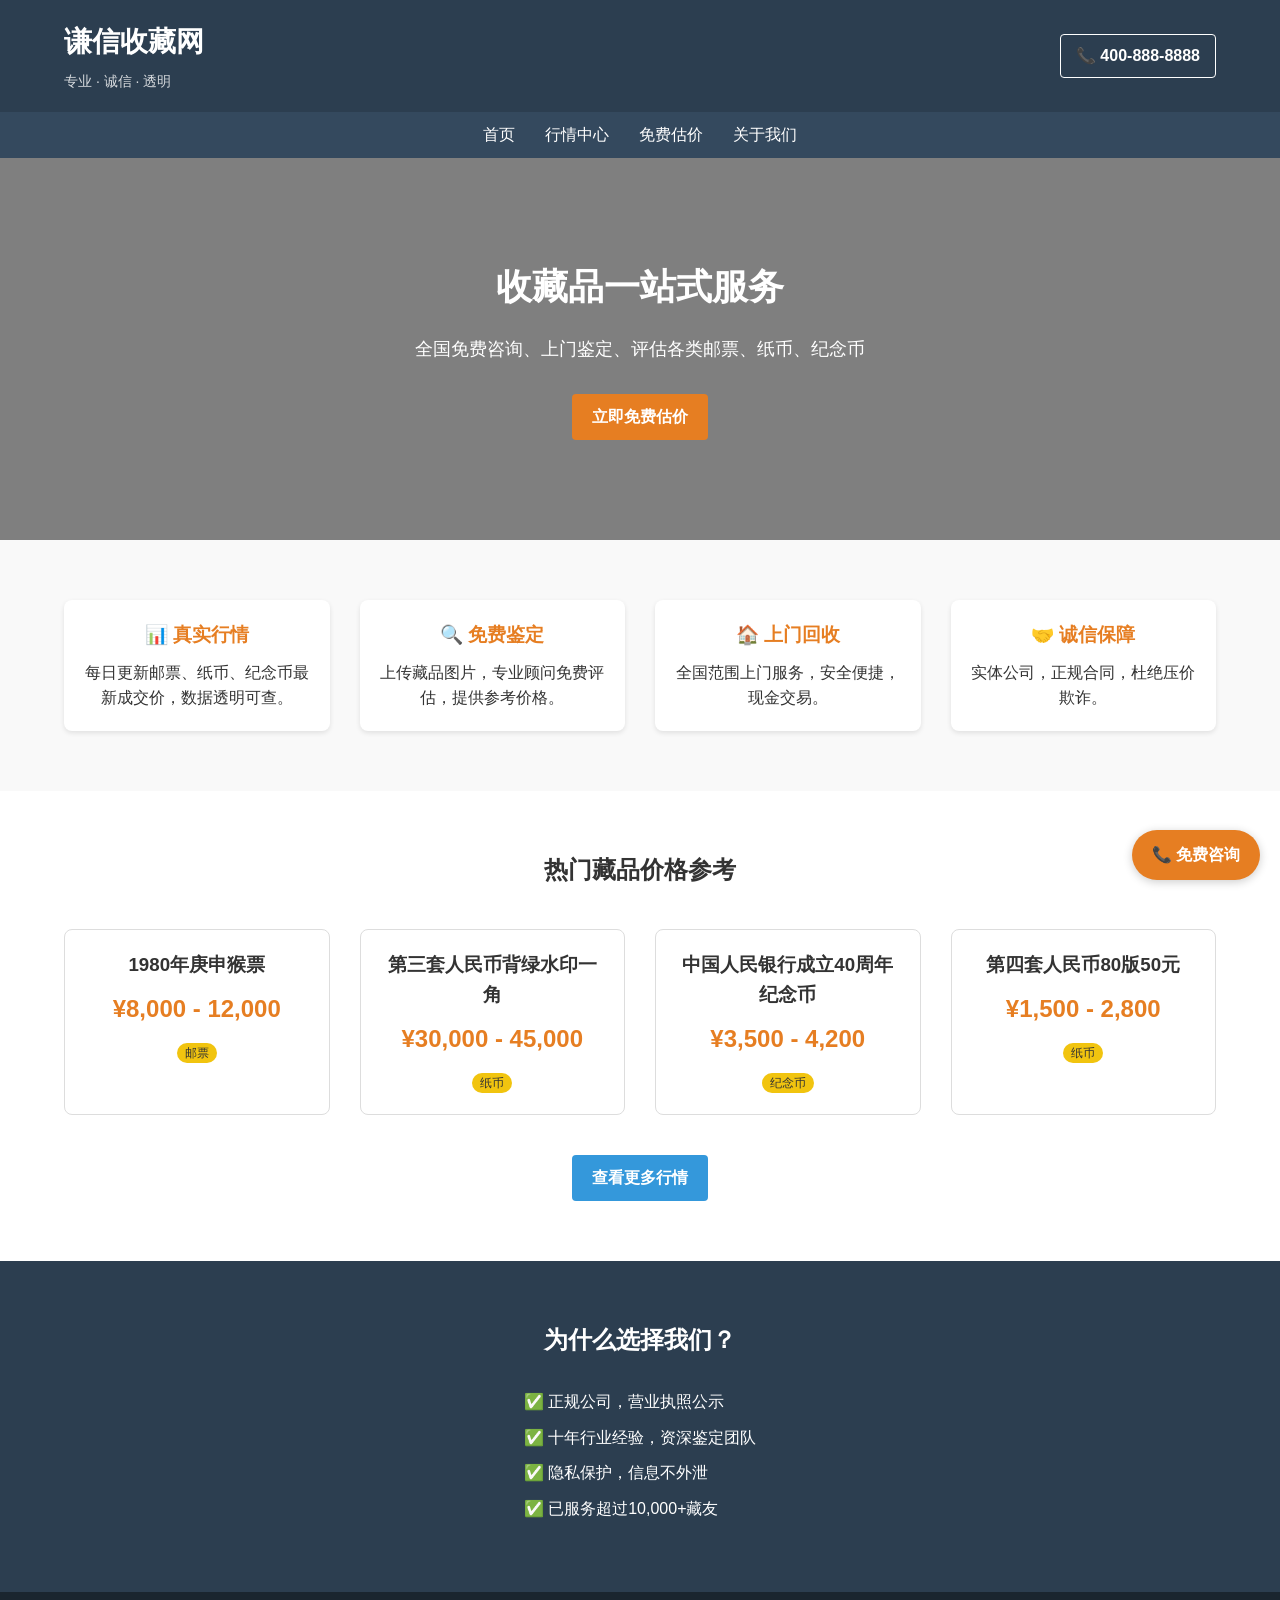
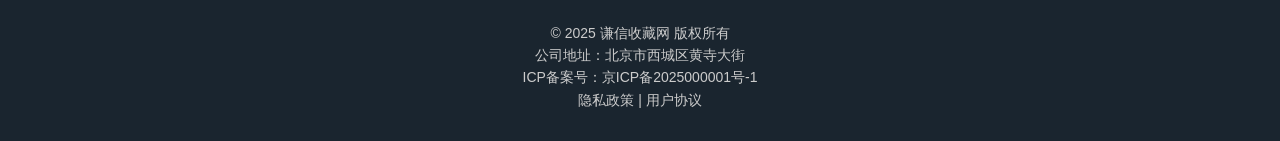
==== index.html @ 42b47f9b "首次上传网站" ====
<!DOCTYPE html>
<html lang="zh-CN">
<head>
    <meta charset="UTF-8">
    <meta name="viewport" content="width=device-width, initial-scale=1.0, user-scalable=yes">
    <title>谦信收藏网 - 专业收藏品行情与免费估价平台</title>
    <meta name="description" content="提供邮票、纸币、纪念币最新价格行情，免费在线估价，专业鉴定服务。全国上门回收，诚信交易。">
    <link rel="stylesheet" href="css/style.css">
</head>
<body>
    <header>
        <div class="container">
            <div class="logo">
                <h1>谦信收藏网</h1>
                <p>专业 · 诚信 · 透明</p >
            </div>
            <div class="contact">
                <a href=" " class="btn btn-outline">📞 400-888-8888</a >
            </div>
        </div>
    </header>

    <nav>
        <div class="container">
            <ul>
                <li><a href="index.html">首页</a ></li>
                <li><a href="price.html">行情中心</a ></li>
                <li><a href="estimate.html">免费估价</a ></li>
                <li><a href="#about">关于我们</a ></li>
            </ul>
        </div>
    </nav>

    <main>
        <section class="hero">
            <div class="container">
                <h2>收藏品一站式服务</h2>
                <p>全国免费咨询、上门鉴定、评估各类邮票、纸币、纪念币</p >
                <a href="estimate.html" class="btn btn-primary">立即免费估价</a >
            </div>
        </section>

        <section class="features">
            <div class="container">
                <div class="feature-item">
                    <h3>📊 真实行情</h3>
                    <p>每日更新邮票、纸币、纪念币最新成交价，数据透明可查。</p >
                </div>
                <div class="feature-item">
                    <h3>🔍 免费鉴定</h3>
                    <p>上传藏品图片，专业顾问免费评估，提供参考价格。</p >
                </div>
                <div class="feature-item">
                    <h3>🏠 上门回收</h3>
                    <p>全国范围上门服务，安全便捷，现金交易。</p >
                </div>
                <div class="feature-item">
                    <h3>🤝 诚信保障</h3>
                    <p>实体公司，正规合同，杜绝压价欺诈。</p >
                </div>
            </div>
        </section>

        <section class="hot-prices">
            <div class="container">
                <h2>热门藏品价格参考</h2>
                <div class="price-grid">
                    <div class="price-card">
                        <h3>1980年庚申猴票</h3>
                        <p class="price">¥8,000 - 12,000</p >
                        <span class="tag">邮票</span>
                    </div>
                    <div class="price-card">
                        <h3>第三套人民币背绿水印一角</h3>
                        <p class="price">¥30,000 - 45,000</p >
                        <span class="tag">纸币</span>
                    </div>
                    <div class="price-card">
                        <h3>中国人民银行成立40周年纪念币</h3>
                        <p class="price">¥3,500 - 4,200</p >
                        <span class="tag">纪念币</span>
                    </div>
                    <div class="price-card">
                        <h3>第四套人民币80版50元</h3>
                        <p class="price">¥1,500 - 2,800</p >
                        <span class="tag">纸币</span>
                    </div>
                </div>
                <div class="text-center">
                    <a href="price.html" class="btn btn-secondary">查看更多行情</a >
                </div>
            </div>
        </section>

        <section class="trust">
            <div class="container">
                <h2>为什么选择我们？</h2>
                <ul>
                    <li>✅ 正规公司，营业执照公示</li>
                    <li>✅ 十年行业经验，资深鉴定团队</li>
                    <li>✅ 隐私保护，信息不外泄</li>
                    <li>✅ 已服务超过10,000+藏友</li>
                </ul>
            </div>
        </section>
    </main>

    <footer id="about">
        <div class="container">
            <div class="footer-info">
                <p>© 2025 谦信收藏网 版权所有</p >
                <p>公司地址：北京市西城区黄寺大街</p >
                <p>ICP备案号：京ICP备2025000001号-1</p >
                <p><a href="privacy.html">隐私政策</a > | <a href="terms.html">用户协议</a ></p >
            </div>
        </div>
    </footer>

    <div class="float-phone">
        <a href="tel:400-888-8888">📞 免费咨询</a >
    </div>

    <script src="js/main.js"></script>
</body>
</html>
---- css/style.css ----
/* reset */
* {
    margin: 0;
    padding: 0;
    box-sizing: border-box;
}

body {
    font-family: 'Segoe UI', Tahoma, Geneva, Verdana, sans-serif;
    line-height: 1.6;
    color: #333;
    background: #fff;
}

.container {
    width: 90%;
    max-width: 1200px;
    margin: 0 auto;
}

/* header */
header {
    background: #2c3e50;
    color: #fff;
    padding: 20px 0;
}

header .container {
    display: flex;
    justify-content: space-between;
    align-items: center;
    flex-wrap: wrap;
}

.logo h1 {
    font-size: 28px;
    margin-bottom: 5px;
}

.logo p {
    font-size: 14px;
    opacity: 0.8;
}

.contact .btn-outline {
    background: transparent;
    border: 1px solid #fff;
    color: #fff;
    padding: 8px 15px;
    border-radius: 4px;
    text-decoration: none;
    transition: 0.3s;
}

.contact .btn-outline:hover {
    background: #fff;
    color: #2c3e50;
}

/* nav */
nav {
    background: #34495e;
    padding: 10px 0;
}

nav ul {
    list-style: none;
    display: flex;
    justify-content: center;
    flex-wrap: wrap;
}

nav ul li {
    margin: 0 15px;
}

nav ul li a {
    color: #fff;
    text-decoration: none;
    font-weight: 500;
    transition: 0.3s;
}

nav ul li a:hover {
    color: #f39c12;
}

/* buttons */
.btn {
    display: inline-block;
    padding: 10px 20px;
    border-radius: 4px;
    text-decoration: none;
    font-weight: bold;
    transition: 0.3s;
}

.btn-primary {
    background: #e67e22;
    color: #fff;
    border: none;
}

.btn-primary:hover {
    background: #d35400;
}

.btn-secondary {
    background: #3498db;
    color: #fff;
}

.btn-secondary:hover {
    background: #2980b9;
}

.btn-block {
    display: block;
    width: 100%;
    text-align: center;
}

/* hero section */
.hero {
    background: linear-gradient(rgba(0,0,0,0.5), rgba(0,0,0,0.5)), url('../images/hero-bg.jpg') no-repeat center center/cover;
    color: #fff;
    text-align: center;
    padding: 100px 0;
}

.hero h2 {
    font-size: 36px;
    margin-bottom: 20px;
}

.hero p {
    font-size: 18px;
    margin-bottom: 30px;
}

/* features */
.features {
    padding: 60px 0;
    background: #f9f9f9;
}

.features .container {
    display: grid;
    grid-template-columns: repeat(auto-fit, minmax(250px, 1fr));
    gap: 30px;
}

.feature-item {
    text-align: center;
    padding: 20px;
    background: #fff;
    border-radius: 8px;
    box-shadow: 0 2px 5px rgba(0,0,0,0.1);
}

.feature-item h3 {
    margin-bottom: 10px;
    color: #e67e22;
}

/* hot prices */
.hot-prices {
    padding: 60px 0;
}

.hot-prices h2 {
    text-align: center;
    margin-bottom: 40px;
}

.price-grid {
    display: grid;
    grid-template-columns: repeat(auto-fit, minmax(250px, 1fr));
    gap: 30px;
    margin-bottom: 40px;
}

.price-card {
    background: #fff;
    border: 1px solid #ddd;
    border-radius: 8px;
    padding: 20px;
    text-align: center;
    transition: transform 0.3s;
}

.price-card:hover {
    transform: translateY(-5px);
    box-shadow: 0 5px 15px rgba(0,0,0,0.1);
}

.price-card h3 {
    margin-bottom: 10px;
}

.price-card .price {
    font-size: 24px;
    font-weight: bold;
    color: #e67e22;
    margin: 10px 0;
}

.price-card .tag {
    background: #f1c40f;
    padding: 3px 8px;
    border-radius: 20px;
    font-size: 12px;
}

.text-center {
    text-align: center;
}

/* trust section */
.trust {
    background: #2c3e50;
    color: #fff;
    padding: 60px 0;
    text-align: center;
}

.trust ul {
    list-style: none;
    display: inline-block;
    text-align: left;
    margin-top: 20px;
}

.trust li {
    margin: 10px 0;
}

/* footer */
footer {
    background: #1a252f;
    color: #ccc;
    padding: 30px 0;
    text-align: center;
    font-size: 14px;
}

footer a {
    color: #ccc;
    text-decoration: none;
}

footer a:hover {
    color: #fff;
}

/* float phone */
.float-phone {
    position: fixed;
    bottom: 20px;
    right: 20px;
    z-index: 100;
}

.float-phone a {
    display: block;
    background: #e67e22;
    color: #fff;
    padding: 12px 20px;
    border-radius: 40px;
    text-decoration: none;
    font-weight: bold;
    box-shadow: 0 2px 10px rgba(0,0,0,0.2);
    transition: 0.3s;
}

.float-phone a:hover {
    background: #d35400;
}

/* page header */
.page-header {
    background: #ecf0f1;
    padding: 40px 0;
    text-align: center;
}

.page-header h1 {
    margin-bottom: 10px;
}

/* form */
.estimate-form {
    padding: 60px 0;
}

.form-group {
    margin-bottom: 20px;
}

.form-group label {
    display: block;
    margin-bottom: 5px;
    font-weight: bold;
}

.form-group input,
.form-group select,
.form-group textarea {
    width: 100%;
    padding: 10px;
    border: 1px solid #ddd;
    border-radius: 4px;
    font-family: inherit;
}

.form-group input[type="file"] {
    border: none;
    padding: 0;
}

.form-group small {
    display: block;
    margin-top: 5px;
    color: #777;
}

.notice {
    margin-top: 20px;
    padding: 15px;
    background: #f9f9f9;
    border-left: 4px solid #e67e22;
    font-size: 14px;
}

/* price list */
.price-list {
    padding: 60px 0;
}

.category-tabs {
    display: flex;
    justify-content: center;
    margin-bottom: 30px;
    gap: 10px;
}

.tab-btn {
    padding: 10px 20px;
    background: #ecf0f1;
    border: none;
    cursor: pointer;
    font-size: 16px;
    border-radius: 4px;
    transition: 0.3s;
}

.tab-btn.active,
.tab-btn:hover {
    background: #e67e22;
    color: #fff;
}

.tab-content {
    display: none;
}

.tab-content.active {
    display: block;
}

.price-table {
    border: 1px solid #ddd;
    border-radius: 8px;
    overflow: hidden;
}

.price-row {
    display: grid;
    grid-template-columns: 2fr 1fr 1fr;
    padding: 12px 20px;
    border-bottom: 1px solid #eee;
}

.price-row.header {
    background: #f8f9fa;
    font-weight: bold;
    border-bottom: 2px solid #ddd;
}

.price-row:last-child {
    border-bottom: none;
}

/* cta */
.cta {
    background: #e67e22;
    color: #fff;
    text-align: center;
    padding: 60px 0;
}

.cta h2 {
    margin-bottom: 20px;
}

.cta .btn-primary {
    background: #fff;
    color: #e67e22;
}

.cta .btn-primary:hover {
    background: #f39c12;
    color: #fff;
}

/* responsive */
@media (max-width: 768px) {
    .hero h2 {
        font-size: 28px;
    }

    .price-row {
        grid-template-columns: 1fr;
        gap: 5px;
        text-align: center;
    }

    .price-row.header {
        display: none;
    }

    .price-row span:first-child {
        font-weight: bold;
    }

    .category-tabs {
        flex-wrap: wrap;
    }

    .tab-btn {
        flex: 1;
        text-align: center;
    }
}
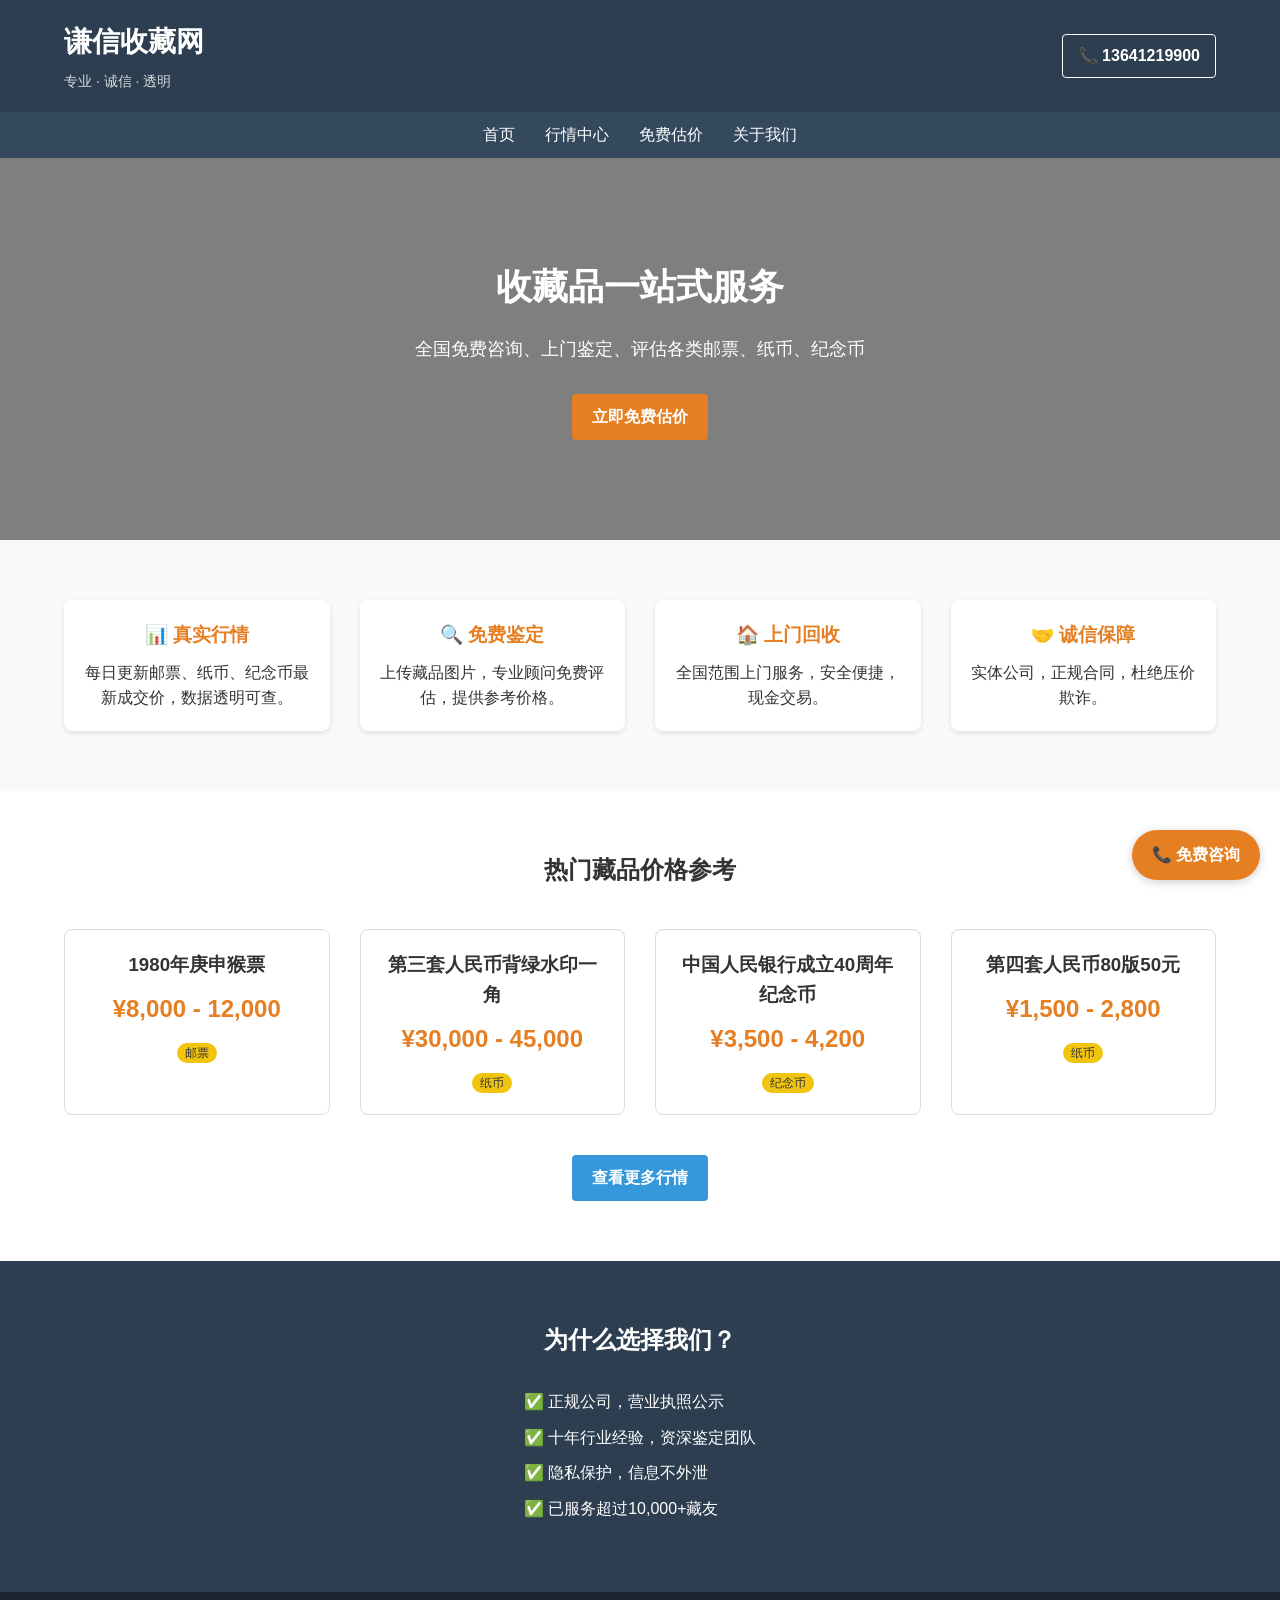
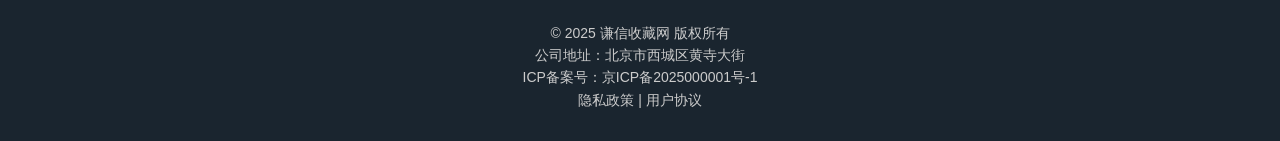
==== commit 9f490269: "Add files via upload" ====
--- a/index.html
+++ b/index.html
@@ -15,7 +15,7 @@
                 <p>专业 · 诚信 · 透明</p >
             </div>
             <div class="contact">
-                <a href=" " class="btn btn-outline">📞 400-888-8888</a >
+                <a href=" " class="btn btn-outline">📞 13641219900</a >
             </div>
         </div>
     </header>
@@ -117,7 +117,7 @@
     </footer>
 
     <div class="float-phone">
-        <a href="tel:400-888-8888">📞 免费咨询</a >
+        <a href="tel:13641219900">📞 免费咨询</a >
     </div>
 
     <script src="js/main.js"></script>
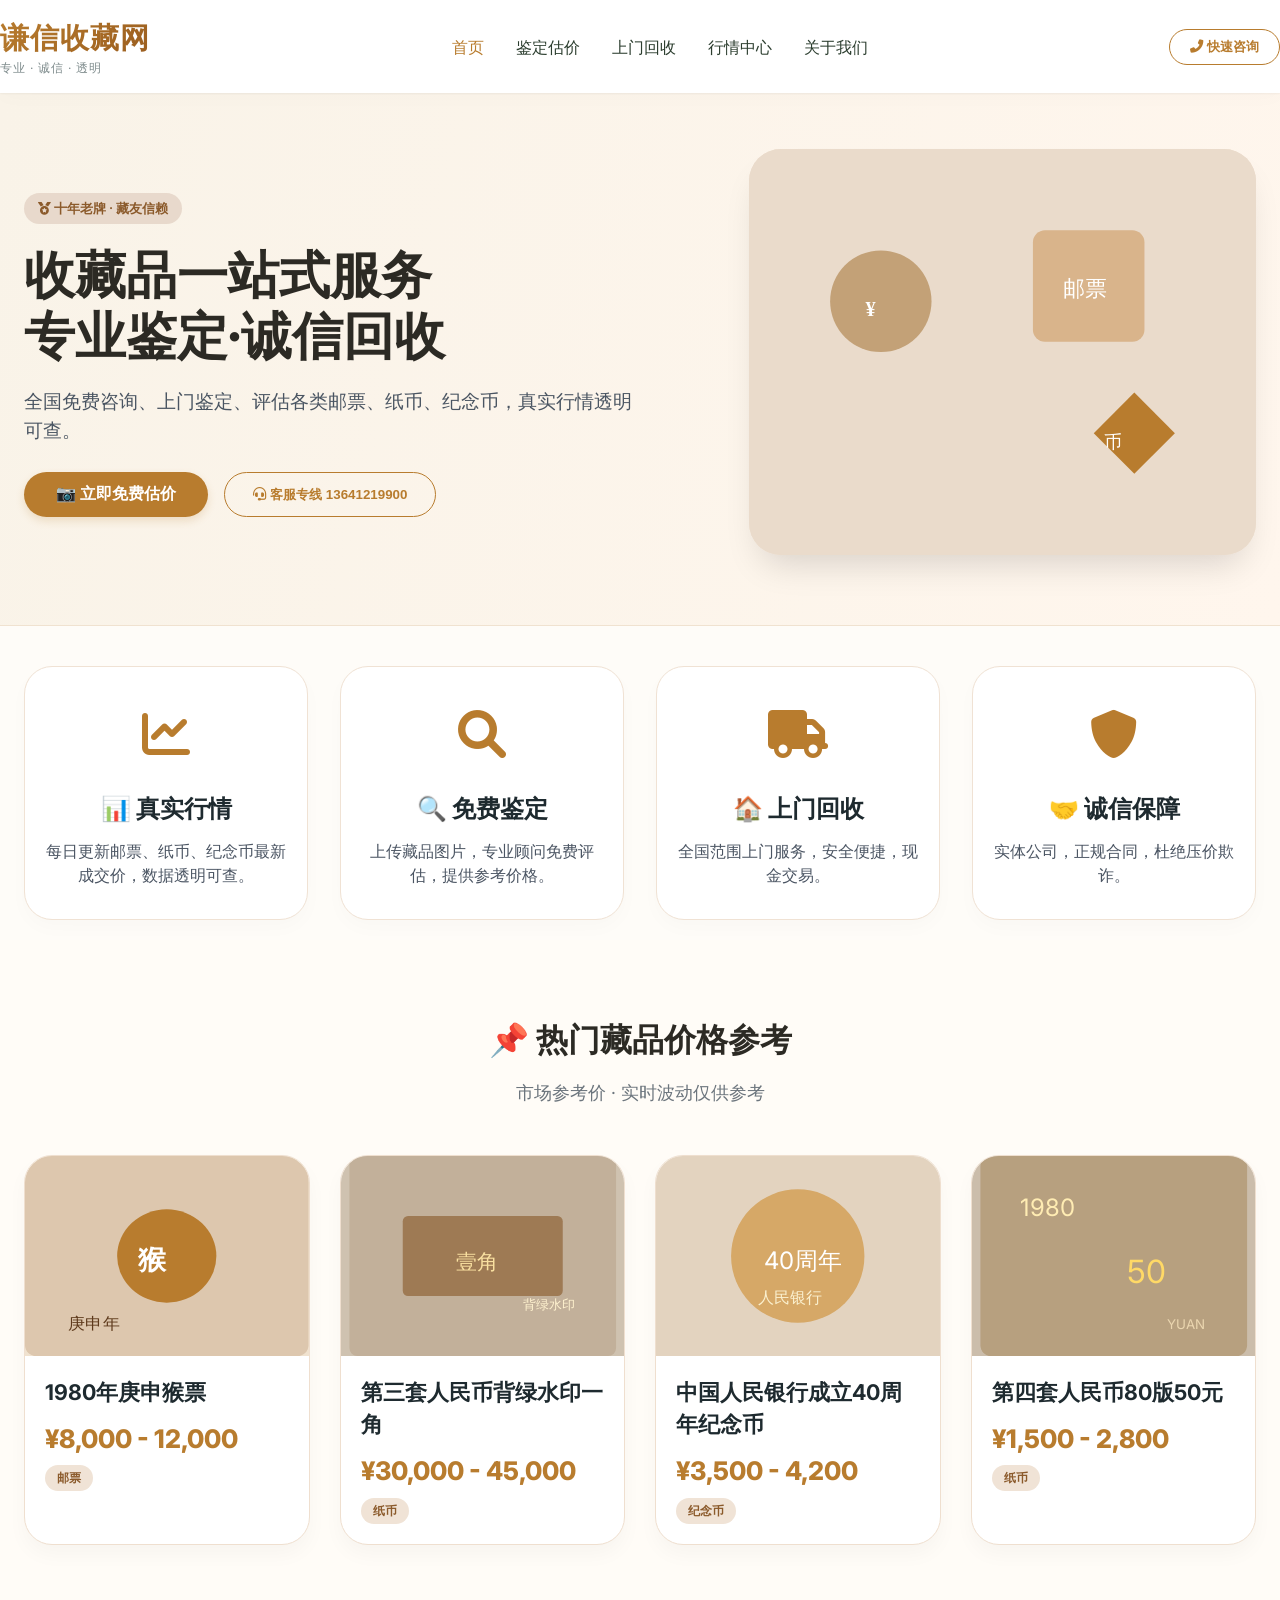
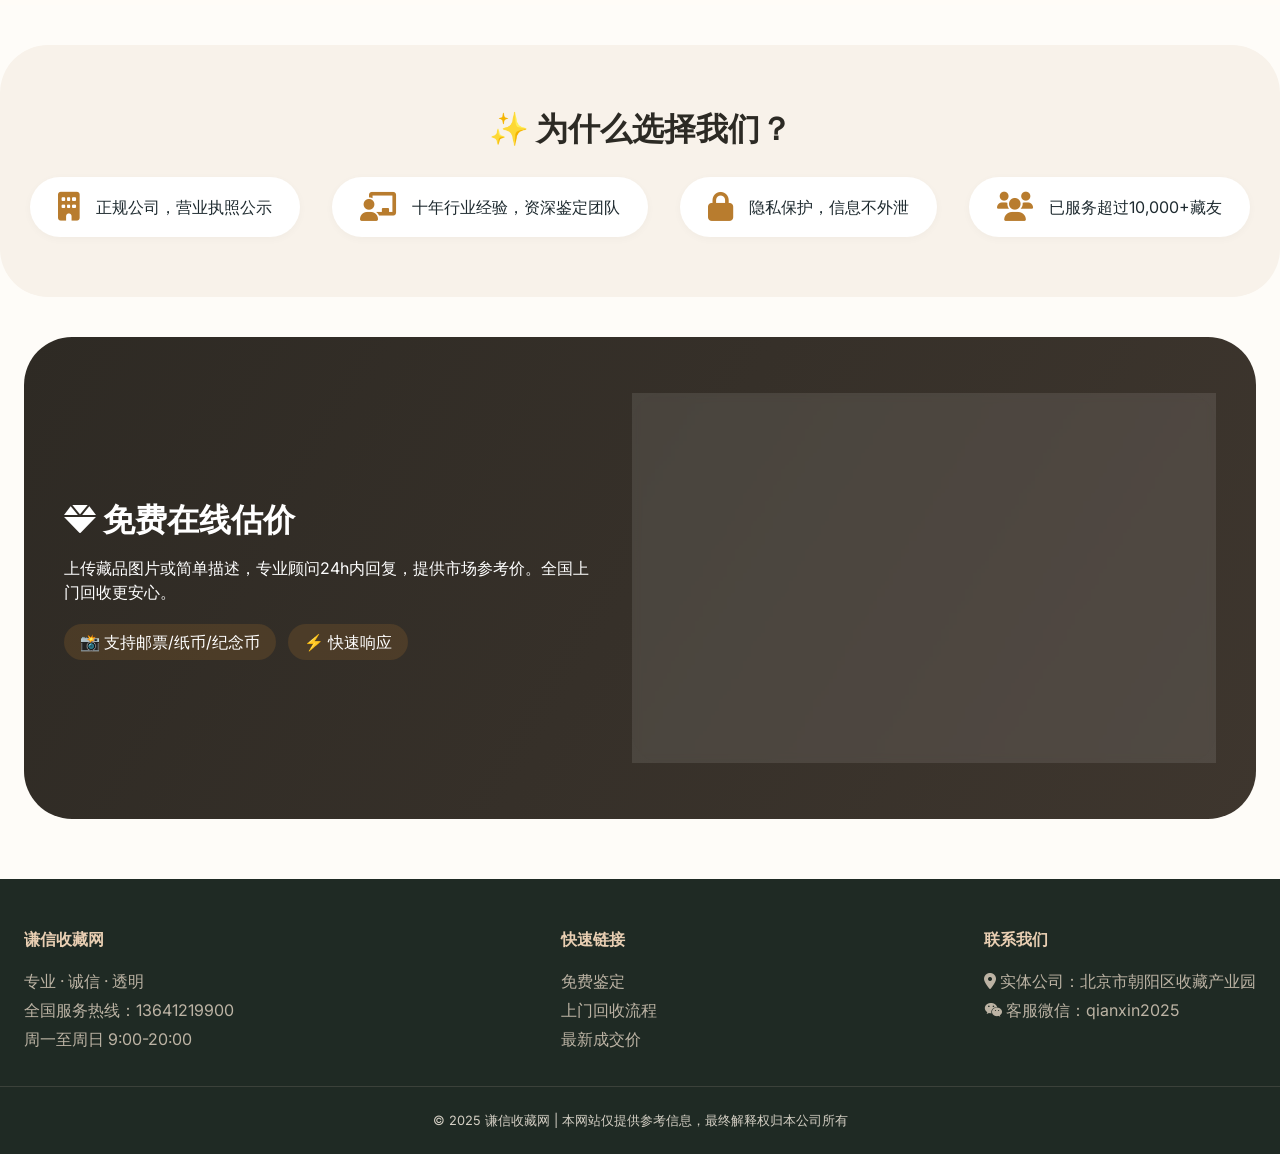
==== commit 64377040: "Add files via upload" ====
--- a/index.html
+++ b/index.html
@@ -2,124 +2,732 @@
 <html lang="zh-CN">
 <head>
     <meta charset="UTF-8">
-    <meta name="viewport" content="width=device-width, initial-scale=1.0, user-scalable=yes">
-    <title>谦信收藏网 - 专业收藏品行情与免费估价平台</title>
-    <meta name="description" content="提供邮票、纸币、纪念币最新价格行情，免费在线估价，专业鉴定服务。全国上门回收，诚信交易。">
-    <link rel="stylesheet" href="css/style.css">
+    <meta name="viewport" content="width=device-width, initial-scale=1.0, viewport-fit=cover">
+    <title>谦信收藏网 | 专业钱币邮票收藏品一站式服务</title>
+    <meta name="description" content="谦信收藏网提供邮票、纸币、纪念币免费鉴定、上门回收、真实行情查询服务，十年诚信经营，服务上万藏友。">
+    <meta name="keywords" content="邮票回收,纸币鉴定,纪念币价格,收藏品回收,上门回收">
+    <!-- Google Fonts & 简单重置样式 -->
+    <link rel="preconnect" href="https://fonts.googleapis.com">
+    <link rel="preconnect" href="https://fonts.gstatic.com" crossorigin>
+    <link href="https://fonts.googleapis.com/css2?family=Inter:opsz,wght@14..32,300;14..32,400;14..32,500;14..32,600;14..32,700&display=swap" rel="stylesheet">
+    <link rel="stylesheet" href="https://cdnjs.cloudflare.com/ajax/libs/font-awesome/6.0.0-beta3/css/all.min.css">
+    <style>
+        * {
+            margin: 0;
+            padding: 0;
+            box-sizing: border-box;
+        }
+
+        body {
+            font-family: 'Inter', sans-serif;
+            background-color: #fefcf8;
+            color: #1e2a2f;
+            line-height: 1.5;
+            scroll-behavior: smooth;
+        }
+
+        .container {
+            max-width: 1280px;
+            margin: 0 auto;
+            padding: 0 24px;
+        }
+
+        /* 导航栏 */
+        .navbar {
+            background-color: #ffffff;
+            box-shadow: 0 4px 20px rgba(0, 0, 0, 0.02), 0 1px 2px rgba(0, 0, 0, 0.05);
+            position: sticky;
+            top: 0;
+            z-index: 100;
+            backdrop-filter: blur(2px);
+        }
+        .nav-container {
+            display: flex;
+            align-items: center;
+            justify-content: space-between;
+            flex-wrap: wrap;
+            padding: 16px 0;
+        }
+        .logo h1 {
+            font-size: 1.8rem;
+            font-weight: 700;
+            background: linear-gradient(135deg, #b87c2e, #9b5e1f);
+            background-clip: text;
+            -webkit-background-clip: text;
+            color: transparent;
+            letter-spacing: 1px;
+        }
+        .logo p {
+            font-size: 0.75rem;
+            color: #7f8c8d;
+            letter-spacing: 1px;
+        }
+        .nav-links {
+            display: flex;
+            gap: 32px;
+            list-style: none;
+            font-weight: 500;
+        }
+        .nav-links a {
+            text-decoration: none;
+            color: #2c3e2f;
+            transition: 0.2s;
+            font-size: 1rem;
+        }
+        .nav-links a:hover, .nav-links a.active {
+            color: #b87c2e;
+        }
+        .btn-outline-light {
+            background: transparent;
+            border: 1.5px solid #b87c2e;
+            padding: 8px 20px;
+            border-radius: 40px;
+            font-weight: 600;
+            color: #b87c2e;
+            cursor: pointer;
+            transition: 0.2s;
+        }
+        .btn-outline-light:hover {
+            background: #b87c2e;
+            color: white;
+        }
+
+        /* Hero 区域 */
+        .hero {
+            background: linear-gradient(105deg, #f9f3e8 0%, #fff6ed 100%);
+            padding: 56px 0 64px;
+            border-bottom: 1px solid #f0e2d0;
+        }
+        .hero-grid {
+            display: flex;
+            flex-wrap: wrap;
+            align-items: center;
+            gap: 48px;
+        }
+        .hero-content {
+            flex: 1.2;
+        }
+        .hero-badge {
+            background: #e8d9cc;
+            color: #8b5a2b;
+            display: inline-block;
+            padding: 6px 14px;
+            border-radius: 40px;
+            font-size: 0.8rem;
+            font-weight: 600;
+            margin-bottom: 20px;
+        }
+        .hero-content h1 {
+            font-size: 3.2rem;
+            font-weight: 800;
+            line-height: 1.2;
+            margin-bottom: 20px;
+            color: #2c2a24;
+        }
+        .hero-content p {
+            font-size: 1.2rem;
+            color: #4a5562;
+            margin-bottom: 28px;
+            max-width: 90%;
+        }
+        .btn-group {
+            display: flex;
+            gap: 16px;
+            flex-wrap: wrap;
+        }
+        .btn-primary {
+            background: #b87c2e;
+            color: white;
+            border: none;
+            padding: 12px 32px;
+            border-radius: 40px;
+            font-weight: 600;
+            font-size: 1rem;
+            cursor: pointer;
+            transition: all 0.2s ease;
+            box-shadow: 0 4px 8px rgba(184,124,46,0.2);
+        }
+        .btn-primary:hover {
+            background: #9e651f;
+            transform: translateY(-2px);
+        }
+        .btn-secondary {
+            background: transparent;
+            border: 1px solid #b87c2e;
+            color: #b87c2e;
+            padding: 12px 28px;
+            border-radius: 40px;
+            font-weight: 600;
+            cursor: pointer;
+            transition: 0.2s;
+        }
+        .btn-secondary:hover {
+            background: #f1e4d8;
+        }
+        .hero-image {
+            flex: 0.9;
+            text-align: center;
+        }
+        .hero-image img {
+            max-width: 100%;
+            border-radius: 32px;
+            box-shadow: 0 20px 35px -12px rgba(0,0,0,0.15);
+            background: #f1e2d2;
+        }
+
+        /* 服务特点卡片 */
+        .section-title {
+            text-align: center;
+            font-size: 2rem;
+            font-weight: 700;
+            margin: 56px 0 16px;
+            color: #2c2a24;
+        }
+        .section-sub {
+            text-align: center;
+            color: #6c757d;
+            margin-bottom: 48px;
+            font-size: 1.1rem;
+        }
+        .features-grid {
+            display: grid;
+            grid-template-columns: repeat(auto-fit, minmax(250px, 1fr));
+            gap: 32px;
+            margin: 40px 0 20px;
+        }
+        .feature-card {
+            background: white;
+            padding: 32px 20px;
+            border-radius: 28px;
+            text-align: center;
+            transition: 0.2s;
+            box-shadow: 0 8px 20px rgba(0,0,0,0.02);
+            border: 1px solid #f0e2d4;
+        }
+        .feature-card:hover {
+            transform: translateY(-5px);
+            border-color: #e9cfb3;
+            box-shadow: 0 20px 30px -12px rgba(0,0,0,0.08);
+        }
+        .feature-icon {
+            font-size: 3rem;
+            color: #b87c2e;
+            margin-bottom: 20px;
+        }
+        .feature-card h3 {
+            font-size: 1.5rem;
+            margin-bottom: 12px;
+        }
+        .feature-card p {
+            color: #4b5563;
+        }
+
+        /* 热门藏品区域 (配图片) */
+        .hot-items {
+            background: #fffcf7;
+            padding: 20px 0 60px;
+        }
+        .items-grid {
+            display: grid;
+            grid-template-columns: repeat(auto-fit, minmax(260px, 1fr));
+            gap: 30px;
+            margin-top: 20px;
+        }
+        .item-card {
+            background: white;
+            border-radius: 28px;
+            overflow: hidden;
+            transition: all 0.25s;
+            box-shadow: 0 10px 20px rgba(0,0,0,0.03);
+            border: 1px solid #efdfcf;
+        }
+        .item-card:hover {
+            transform: translateY(-6px);
+            box-shadow: 0 20px 30px -12px rgba(0,0,0,0.12);
+        }
+        .item-img {
+            width: 100%;
+            height: 200px;
+            background-color: #f4ede5;
+            display: flex;
+            align-items: center;
+            justify-content: center;
+            overflow: hidden;
+        }
+        .item-img img, .item-img svg {
+            width: 100%;
+            height: 100%;
+            object-fit: cover;
+        }
+        .item-info {
+            padding: 20px;
+        }
+        .item-name {
+            font-size: 1.35rem;
+            font-weight: 700;
+            margin-bottom: 8px;
+        }
+        .item-price {
+            font-size: 1.6rem;
+            font-weight: 800;
+            color: #b87c2e;
+            margin: 12px 0 6px;
+        }
+        .item-category {
+            display: inline-block;
+            background: #f0e3d6;
+            padding: 4px 12px;
+            border-radius: 30px;
+            font-size: 0.75rem;
+            font-weight: 600;
+            color: #8b5a2b;
+        }
+
+        /* 为什么选择我们 */
+        .whyus {
+            background: #f8f2ea;
+            padding: 60px 0;
+            margin: 40px 0;
+            border-radius: 48px;
+        }
+        .benefits-list {
+            display: flex;
+            flex-wrap: wrap;
+            justify-content: center;
+            gap: 32px;
+            margin-top: 24px;
+        }
+        .benefit-item {
+            display: flex;
+            align-items: center;
+            gap: 16px;
+            background: white;
+            padding: 16px 28px;
+            border-radius: 80px;
+            box-shadow: 0 2px 8px rgba(0,0,0,0.03);
+            min-width: 220px;
+        }
+        .benefit-item i {
+            font-size: 1.8rem;
+            color: #b87c2e;
+        }
+
+        /* 估价表单区域 */
+        .estimate-section {
+            background: linear-gradient(120deg, #2e2a24, #3e362e);
+            border-radius: 48px;
+            padding: 56px 40px;
+            margin: 40px 0 60px;
+            color: white;
+        }
+        .estimate-flex {
+            display: flex;
+            flex-wrap: wrap;
+            gap: 40px;
+            align-items: center;
+            justify-content: space-between;
+        }
+        .estimate-text {
+            flex: 1;
+        }
+        .estimate-text h2 {
+            font-size: 2rem;
+            margin-bottom: 12px;
+        }
+        .estimate-form {
+            flex: 1;
+            background: rgba(255,255,255,0.1);
+            backdrop-filter: blur(4px);
+            padding: 28px;
+            border-radius: 32px;
+        }
+        .form-group {
+            margin-bottom: 18px;
+        }
+        .form-group input, .form-group textarea {
+            width: 100%;
+            padding: 14px 18px;
+            border-radius: 32px;
+            border: none;
+            font-family: inherit;
+            background: #fff;
+            font-size: 0.95rem;
+        }
+        .form-group textarea {
+            resize: vertical;
+            min-height: 80px;
+        }
+        .estimate-form button {
+            background: #b87c2e;
+            border: none;
+            width: 100%;
+            padding: 14px;
+            border-radius: 40px;
+            font-weight: bold;
+            color: white;
+            font-size: 1rem;
+            cursor: pointer;
+            transition: 0.2s;
+        }
+        .estimate-form button:hover {
+            background: #cf9a50;
+        }
+
+        /* 页脚 */
+        footer {
+            background: #1f2a24;
+            color: #d4cfc4;
+            padding: 48px 0 24px;
+            margin-top: 40px;
+        }
+        .footer-grid {
+            display: flex;
+            flex-wrap: wrap;
+            justify-content: space-between;
+            gap: 32px;
+            margin-bottom: 32px;
+        }
+        .footer-col h4 {
+            color: #e9cfb3;
+            margin-bottom: 16px;
+        }
+        .footer-col p, .footer-col a {
+            color: #bcb3a4;
+            text-decoration: none;
+            line-height: 1.8;
+        }
+        .copyright {
+            text-align: center;
+            padding-top: 24px;
+            border-top: 1px solid #3b413a;
+            font-size: 0.8rem;
+        }
+
+        /* 模态框 */
+        .modal {
+            display: none;
+            position: fixed;
+            top: 0; left: 0;
+            width: 100%; height: 100%;
+            background: rgba(0,0,0,0.6);
+            justify-content: center;
+            align-items: center;
+            z-index: 1000;
+        }
+        .modal-content {
+            background: white;
+            max-width: 480px;
+            width: 90%;
+            border-radius: 32px;
+            padding: 32px;
+            position: relative;
+        }
+        .modal-close {
+            position: absolute;
+            right: 20px;
+            top: 16px;
+            font-size: 26px;
+            cursor: pointer;
+        }
+        @media (max-width: 768px) {
+            .nav-container {
+                flex-direction: column;
+                gap: 12px;
+            }
+            .hero-content h1 {
+                font-size: 2.2rem;
+            }
+            .hero-content p {
+                max-width: 100%;
+            }
+            .section-title {
+                font-size: 1.8rem;
+            }
+            .estimate-flex {
+                flex-direction: column;
+            }
+        }
+        button {
+            background: none;
+            border: none;
+        }
+    </style>
 </head>
 <body>
-    <header>
-        <div class="container">
-            <div class="logo">
-                <h1>谦信收藏网</h1>
-                <p>专业 · 诚信 · 透明</p >
+
+<!-- 导航栏 -->
+<div class="navbar">
+    <div class="container nav-container">
+        <div class="logo">
+            <h1>谦信收藏网</h1>
+            <p>专业 · 诚信 · 透明</p>
+        </div>
+        <ul class="nav-links">
+            <li><a href="#" class="active">首页</a></li>
+            <li><a href="#">鉴定估价</a></li>
+            <li><a href="#">上门回收</a></li>
+            <li><a href="#">行情中心</a></li>
+            <li><a href="#">关于我们</a></li>
+        </ul>
+        <button class="btn-outline-light" id="openModalBtn"><i class="fas fa-phone-alt"></i> 快速咨询</button>
+    </div>
+</div>
+
+<!-- Hero 主视觉区域（增加收藏品实拍风格图片）-->
+<section class="hero">
+    <div class="container hero-grid">
+        <div class="hero-content">
+            <div class="hero-badge"><i class="fas fa-medal"></i> 十年老牌 · 藏友信赖</div>
+            <h1>收藏品一站式服务<br>专业鉴定·诚信回收</h1>
+            <p>全国免费咨询、上门鉴定、评估各类邮票、纸币、纪念币，真实行情透明可查。</p>
+            <div class="btn-group">
+                <button class="btn-primary" id="heroEstimateBtn">📷 立即免费估价</button>
+                <button class="btn-secondary"><i class="fas fa-headset"></i> 客服专线 13641219900</button>
             </div>
-            <div class="contact">
-                <a href=" " class="btn btn-outline">📞 13641219900</a >
+        </div>
+        <div class="hero-image">
+            <img src="data:image/svg+xml,%3Csvg xmlns='http://www.w3.org/2000/svg' viewBox='0 0 500 400'%3E%3Crect width='500' height='400' fill='%23eadbcb'/%3E%3Ccircle cx='130' cy='150' r='50' fill='%23c3a177'/%3E%3Ctext x='115' y='165' font-size='20' fill='white' font-weight='bold'%3E¥%3C/text%3E%3Crect x='280' y='80' width='110' height='110' fill='%23d9b48b' rx='12'/%3E%3Ctext x='310' y='145' fill='white' font-size='22'%3E邮票%3C/text%3E%3Cpath d='M380,240 L420,280 L380,320 L340,280 Z' fill='%23b87c2e'/%3E%3Ctext x='350' y='295' fill='white' font-size='18'%3E币%3C/text%3E%3C/svg%3E" alt="收藏品示意组合图">
+        </div>
+    </div>
+</section>
+
+<div class="container">
+    <!-- 四大服务特色 (保留原文字并且增加图标) -->
+    <div class="features-grid">
+        <div class="feature-card">
+            <div class="feature-icon"><i class="fas fa-chart-line"></i></div>
+            <h3>📊 真实行情</h3>
+            <p>每日更新邮票、纸币、纪念币最新成交价，数据透明可查。</p>
+        </div>
+        <div class="feature-card">
+            <div class="feature-icon"><i class="fas fa-search"></i></div>
+            <h3>🔍 免费鉴定</h3>
+            <p>上传藏品图片，专业顾问免费评估，提供参考价格。</p>
+        </div>
+        <div class="feature-card">
+            <div class="feature-icon"><i class="fas fa-truck"></i></div>
+            <h3>🏠 上门回收</h3>
+            <p>全国范围上门服务，安全便捷，现金交易。</p>
+        </div>
+        <div class="feature-card">
+            <div class="feature-icon"><i class="fas fa-shield-alt"></i></div>
+            <h3>🤝 诚信保障</h3>
+            <p>实体公司，正规合同，杜绝压价欺诈。</p>
+        </div>
+    </div>
+</div>
+
+<!-- 热门藏品价格参考 (增强图片展示) -->
+<section class="hot-items">
+    <div class="container">
+        <h2 class="section-title">📌 热门藏品价格参考</h2>
+        <p class="section-sub">市场参考价 · 实时波动仅供参考</p>
+        <div class="items-grid">
+            <!-- 1980年庚申猴票 -->
+            <div class="item-card">
+                <div class="item-img">
+                    <svg width="100%" height="100%" viewBox="0 0 200 150" preserveAspectRatio="none" style="background: #f0e2cf;">
+                        <rect width="200" height="150" fill="#ddc7ae" rx="8"/>
+                        <circle cx="100" cy="75" r="35" fill="#b87c2e" />
+                        <text x="80" y="85" fill="white" font-size="20" font-weight="bold">猴</text>
+                        <text x="30" y="130" fill="#5e3a1c" font-size="12">庚申年</text>
+                    </svg>
+                </div>
+                <div class="item-info">
+                    <div class="item-name">1980年庚申猴票</div>
+                    <div class="item-price">¥8,000 - 12,000</div>
+                    <span class="item-category">邮票</span>
+                </div>
             </div>
-        </div>
-    </header>
-
-    <nav>
-        <div class="container">
-            <ul>
-                <li><a href="index.html">首页</a ></li>
-                <li><a href="price.html">行情中心</a ></li>
-                <li><a href="estimate.html">免费估价</a ></li>
-                <li><a href="#about">关于我们</a ></li>
-            </ul>
-        </div>
-    </nav>
-
-    <main>
-        <section class="hero">
-            <div class="container">
-                <h2>收藏品一站式服务</h2>
-                <p>全国免费咨询、上门鉴定、评估各类邮票、纸币、纪念币</p >
-                <a href="estimate.html" class="btn btn-primary">立即免费估价</a >
+            <!-- 第三套人民币背绿水印一角 -->
+            <div class="item-card">
+                <div class="item-img">
+                    <svg width="100%" height="100%" viewBox="0 0 200 150" style="background:#cfc2b0">
+                        <rect width="200" height="150" fill="#c2b09a" rx="6"/>
+                        <rect x="40" y="45" width="120" height="60" fill="#9e7a54" rx="4"/>
+                        <text x="80" y="85" fill="#f9e0a0" font-size="16">壹角</text>
+                        <text x="130" y="115" fill="#fff2cf" font-size="10">背绿水印</text>
+                    </svg>
+                </div>
+                <div class="item-info">
+                    <div class="item-name">第三套人民币背绿水印一角</div>
+                    <div class="item-price">¥30,000 - 45,000</div>
+                    <span class="item-category">纸币</span>
+                </div>
             </div>
-        </section>
-
-        <section class="features">
-            <div class="container">
-                <div class="feature-item">
-                    <h3>📊 真实行情</h3>
-                    <p>每日更新邮票、纸币、纪念币最新成交价，数据透明可查。</p >
-                </div>
-                <div class="feature-item">
-                    <h3>🔍 免费鉴定</h3>
-                    <p>上传藏品图片，专业顾问免费评估，提供参考价格。</p >
-                </div>
-                <div class="feature-item">
-                    <h3>🏠 上门回收</h3>
-                    <p>全国范围上门服务，安全便捷，现金交易。</p >
-                </div>
-                <div class="feature-item">
-                    <h3>🤝 诚信保障</h3>
-                    <p>实体公司，正规合同，杜绝压价欺诈。</p >
+            <!-- 中国人民银行成立40周年纪念币 -->
+            <div class="item-card">
+                <div class="item-img">
+                    <svg width="100%" height="100%" viewBox="0 0 200 150" style="background:#e3d3bf">
+                        <circle cx="100" cy="75" r="50" fill="#d6a867" />
+                        <text x="75" y="85" fill="white" font-size="18">40周年</text>
+                        <text x="70" y="110" fill="#faf0cf" font-size="12">人民银行</text>
+                    </svg>
+                </div>
+                <div class="item-info">
+                    <div class="item-name">中国人民银行成立40周年纪念币</div>
+                    <div class="item-price">¥3,500 - 4,200</div>
+                    <span class="item-category">纪念币</span>
                 </div>
             </div>
-        </section>
-
-        <section class="hot-prices">
-            <div class="container">
-                <h2>热门藏品价格参考</h2>
-                <div class="price-grid">
-                    <div class="price-card">
-                        <h3>1980年庚申猴票</h3>
-                        <p class="price">¥8,000 - 12,000</p >
-                        <span class="tag">邮票</span>
+            <!-- 第四套人民币80版50元 -->
+            <div class="item-card">
+                <div class="item-img">
+                    <svg width="100%" height="100%" viewBox="0 0 200 150" style="background:#cbbdab">
+                        <rect width="200" height="150" fill="#b7a07f" rx="8"/>
+                        <text x="30" y="45" fill="#ffecb3" font-size="18">1980</text>
+                        <text x="110" y="95" fill="#ffd966" font-size="24">50</text>
+                        <text x="140" y="130" fill="#ebd6b0" font-size="10">YUAN</text>
+                    </svg>
+                </div>
+                <div class="item-info">
+                    <div class="item-name">第四套人民币80版50元</div>
+                    <div class="item-price">¥1,500 - 2,800</div>
+                    <span class="item-category">纸币</span>
+                </div>
+            </div>
+        </div>
+    </div>
+</section>
+
+<!-- 为什么选择我们（含图片认证标志）-->
+<div class="container whyus">
+    <h2 class="section-title" style="margin-top:0">✨ 为什么选择我们？</h2>
+    <div class="benefits-list">
+        <div class="benefit-item"><i class="fas fa-building"></i> <span>正规公司，营业执照公示</span></div>
+        <div class="benefit-item"><i class="fas fa-chalkboard-user"></i> <span>十年行业经验，资深鉴定团队</span></div>
+        <div class="benefit-item"><i class="fas fa-lock"></i> <span>隐私保护，信息不外泄</span></div>
+        <div class="benefit-item"><i class="fas fa-users"></i> <span>已服务超过10,000+藏友</span></div>
+    </div>
+</div>
+
+<!-- 免费估价表单区域（图片背景增强）-->
+<div class="container">
+    <div class="estimate-section">
+        <div class="estimate-flex">
+            <div class="estimate-text">
+                <h2><i class="fas fa-gem"></i> 免费在线估价</h2>
+                <p>上传藏品图片或简单描述，专业顾问24h内回复，提供市场参考价。全国上门回收更安心。</p>
+                <div style="margin-top: 20px; display: flex; gap:12px; flex-wrap:wrap;">
+                    <span style="background:#b87c2e30; padding:6px 16px; border-radius: 60px;">📸 支持邮票/纸币/纪念币</span>
+                    <span style="background:#b87c2e30; padding:6px 16px; border-radius: 60px;">⚡ 快速响应</span>
+                </div>
+            </div>
+            <div class="estimate-form">
+                <form id="estimateForm">
+                    <div class="form-group">
+                        <input type="text" placeholder="您的姓名" id="nameInput" required>
                     </div>
-                    <div class="price-card">
-                        <h3>第三套人民币背绿水印一角</h3>
-                        <p class="price">¥30,000 - 45,000</p >
-                        <span class="tag">纸币</span>
+                    <div class="form-group">
+                        <input type="tel" placeholder="联系电话" id="phoneInput" required>
                     </div>
-                    <div class="price-card">
-                        <h3>中国人民银行成立40周年纪念币</h3>
-                        <p class="price">¥3,500 - 4,200</p >
-                        <span class="tag">纪念币</span>
+                    <div class="form-group">
+                        <textarea placeholder="藏品描述（如：1980猴票 品相上品）" id="descInput"></textarea>
                     </div>
-                    <div class="price-card">
-                        <h3>第四套人民币80版50元</h3>
-                        <p class="price">¥1,500 - 2,800</p >
-                        <span class="tag">纸币</span>
-                    </div>
-                </div>
-                <div class="text-center">
-                    <a href="price.html" class="btn btn-secondary">查看更多行情</a >
-                </div>
+                    <button type="submit" id="submitEstimate"><i class="fas fa-paper-plane"></i> 提交免费估价</button>
+                </form>
+                <p style="font-size:0.7rem; margin-top: 14px; text-align:center;">提交后顾问致电，全程保密</p>
             </div>
-        </section>
-
-        <section class="trust">
-            <div class="container">
-                <h2>为什么选择我们？</h2>
-                <ul>
-                    <li>✅ 正规公司，营业执照公示</li>
-                    <li>✅ 十年行业经验，资深鉴定团队</li>
-                    <li>✅ 隐私保护，信息不外泄</li>
-                    <li>✅ 已服务超过10,000+藏友</li>
-                </ul>
-            </div>
-        </section>
-    </main>
-
-    <footer id="about">
-        <div class="container">
-            <div class="footer-info">
-                <p>© 2025 谦信收藏网 版权所有</p >
-                <p>公司地址：北京市西城区黄寺大街</p >
-                <p>ICP备案号：京ICP备2025000001号-1</p >
-                <p><a href="privacy.html">隐私政策</a > | <a href="terms.html">用户协议</a ></p >
-            </div>
-        </div>
-    </footer>
-
-    <div class="float-phone">
-        <a href="tel:13641219900">📞 免费咨询</a >
-    </div>
-
-    <script src="js/main.js"></script>
+        </div>
+    </div>
+</div>
+
+<!-- Footer 页脚 -->
+<footer>
+    <div class="container footer-grid">
+        <div class="footer-col">
+            <h4>谦信收藏网</h4>
+            <p>专业 · 诚信 · 透明</p>
+            <p>全国服务热线：13641219900</p>
+            <p>周一至周日 9:00-20:00</p>
+        </div>
+        <div class="footer-col">
+            <h4>快速链接</h4>
+            <p><a href="#">免费鉴定</a></p>
+            <p><a href="#">上门回收流程</a></p>
+            <p><a href="#">最新成交价</a></p>
+        </div>
+        <div class="footer-col">
+            <h4>联系我们</h4>
+            <p><i class="fas fa-map-marker-alt"></i> 实体公司：北京市朝阳区收藏产业园</p>
+            <p><i class="fab fa-weixin"></i> 客服微信：qianxin2025</p>
+        </div>
+    </div>
+    <div class="container copyright">
+        <p>© 2025 谦信收藏网 | 本网站仅提供参考信息，最终解释权归本公司所有</p>
+    </div>
+</footer>
+
+<!-- 模态框（快速咨询） -->
+<div id="contactModal" class="modal">
+    <div class="modal-content">
+        <span class="modal-close" id="closeModalBtn">&times;</span>
+        <h3 style="margin-bottom: 16px;">📞 快速咨询</h3>
+        <p>留下联系方式，资深顾问一对一服务</p>
+        <form id="quickForm">
+            <div class="form-group"><input type="text" placeholder="称呼" id="quickName"></div>
+            <div class="form-group"><input type="tel" placeholder="手机号" id="quickPhone"></div>
+            <button type="submit" style="background:#b87c2e; width:100%; padding:12px; border-radius: 40px; color:white; font-weight:bold;">立即咨询</button>
+        </form>
+    </div>
+</div>
+
+<script>
+    // 模态框逻辑
+    const modal = document.getElementById('contactModal');
+    const openBtn = document.getElementById('openModalBtn');
+    const closeBtn = document.getElementById('closeModalBtn');
+    if(openBtn) openBtn.onclick = () => modal.style.display = 'flex';
+    if(closeBtn) closeBtn.onclick = () => modal.style.display = 'none';
+    window.onclick = (e) => { if(e.target === modal) modal.style.display = 'none'; };
+
+    // 快速咨询提交
+    const quickForm = document.getElementById('quickForm');
+    if(quickForm) {
+        quickForm.addEventListener('submit', (e) => {
+            e.preventDefault();
+            const name = document.getElementById('quickName').value.trim();
+            const phone = document.getElementById('quickPhone').value.trim();
+            if(!name || !phone) alert('请填写姓名和电话');
+            else {
+                alert(`感谢咨询 ${name}，我们的顾问会尽快联系 ${phone}，请保持畅通。`);
+                modal.style.display = 'none';
+                quickForm.reset();
+            }
+        });
+    }
+
+    // 估价表单处理（主表单）
+    const mainEstimateForm = document.getElementById('estimateForm');
+    if(mainEstimateForm) {
+        mainEstimateForm.addEventListener('submit', (e) => {
+            e.preventDefault();
+            const name = document.getElementById('nameInput').value.trim();
+            const phone = document.getElementById('phoneInput').value.trim();
+            const desc = document.getElementById('descInput').value.trim() || '待补充';
+            if(!name || !phone) {
+                alert('请填写姓名和联系电话，便于我们精准估价');
+                return;
+            }
+            alert(`尊敬的 ${name}，您的估价请求已收到！\n藏品描述：${desc}\n我们将尽快致电 ${phone} 提供参考价格。`);
+            mainEstimateForm.reset();
+        });
+    }
+
+    // hero区域和导航栏估价按钮联动
+    const heroBtn = document.getElementById('heroEstimateBtn');
+    if(heroBtn) {
+        heroBtn.addEventListener('click', () => {
+            document.querySelector('.estimate-section').scrollIntoView({ behavior: 'smooth' });
+        });
+    }
+    // 所有“立即免费估价”触发滚动
+    const allEstimateTriggers = document.querySelectorAll('.btn-primary, .btn-outline-light');
+    // 额外让第二个按钮也能滚动
+    const extraBtn = document.querySelector('.btn-secondary');
+    if(extraBtn) extraBtn.addEventListener('click', () => {
+        document.querySelector('.estimate-section').scrollIntoView({ behavior: 'smooth' });
+    });
+</script>
 </body>
 </html>
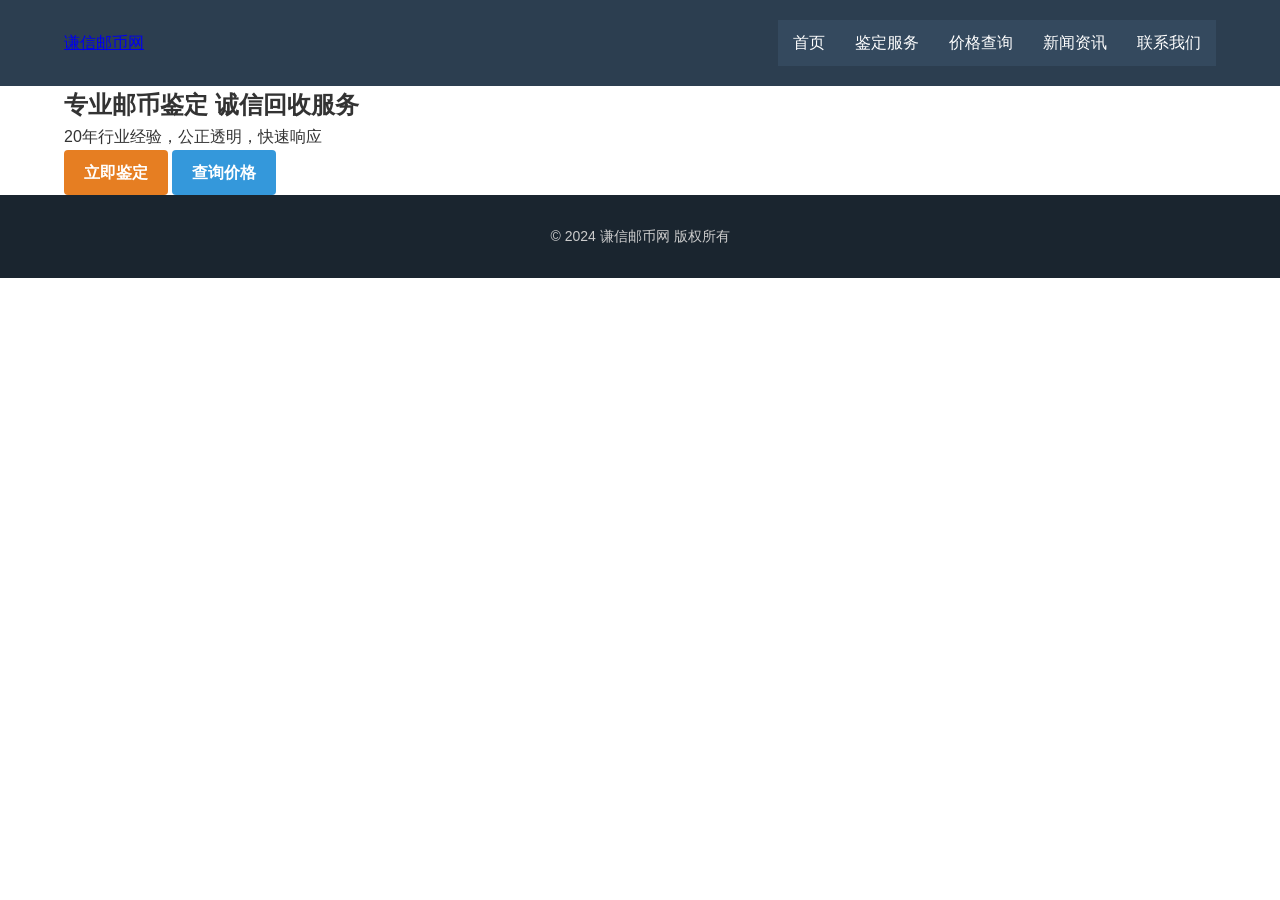
==== commit 80582c17: "Update index.html" ====
--- a/index.html
+++ b/index.html
@@ -2,732 +2,51 @@
 <html lang="zh-CN">
 <head>
     <meta charset="UTF-8">
-    <meta name="viewport" content="width=device-width, initial-scale=1.0, viewport-fit=cover">
-    <title>谦信收藏网 | 专业钱币邮票收藏品一站式服务</title>
-    <meta name="description" content="谦信收藏网提供邮票、纸币、纪念币免费鉴定、上门回收、真实行情查询服务，十年诚信经营，服务上万藏友。">
-    <meta name="keywords" content="邮票回收,纸币鉴定,纪念币价格,收藏品回收,上门回收">
-    <!-- Google Fonts & 简单重置样式 -->
-    <link rel="preconnect" href="https://fonts.googleapis.com">
-    <link rel="preconnect" href="https://fonts.gstatic.com" crossorigin>
-    <link href="https://fonts.googleapis.com/css2?family=Inter:opsz,wght@14..32,300;14..32,400;14..32,500;14..32,600;14..32,700&display=swap" rel="stylesheet">
-    <link rel="stylesheet" href="https://cdnjs.cloudflare.com/ajax/libs/font-awesome/6.0.0-beta3/css/all.min.css">
-    <style>
-        * {
-            margin: 0;
-            padding: 0;
-            box-sizing: border-box;
-        }
-
-        body {
-            font-family: 'Inter', sans-serif;
-            background-color: #fefcf8;
-            color: #1e2a2f;
-            line-height: 1.5;
-            scroll-behavior: smooth;
-        }
-
-        .container {
-            max-width: 1280px;
-            margin: 0 auto;
-            padding: 0 24px;
-        }
-
-        /* 导航栏 */
-        .navbar {
-            background-color: #ffffff;
-            box-shadow: 0 4px 20px rgba(0, 0, 0, 0.02), 0 1px 2px rgba(0, 0, 0, 0.05);
-            position: sticky;
-            top: 0;
-            z-index: 100;
-            backdrop-filter: blur(2px);
-        }
-        .nav-container {
-            display: flex;
-            align-items: center;
-            justify-content: space-between;
-            flex-wrap: wrap;
-            padding: 16px 0;
-        }
-        .logo h1 {
-            font-size: 1.8rem;
-            font-weight: 700;
-            background: linear-gradient(135deg, #b87c2e, #9b5e1f);
-            background-clip: text;
-            -webkit-background-clip: text;
-            color: transparent;
-            letter-spacing: 1px;
-        }
-        .logo p {
-            font-size: 0.75rem;
-            color: #7f8c8d;
-            letter-spacing: 1px;
-        }
-        .nav-links {
-            display: flex;
-            gap: 32px;
-            list-style: none;
-            font-weight: 500;
-        }
-        .nav-links a {
-            text-decoration: none;
-            color: #2c3e2f;
-            transition: 0.2s;
-            font-size: 1rem;
-        }
-        .nav-links a:hover, .nav-links a.active {
-            color: #b87c2e;
-        }
-        .btn-outline-light {
-            background: transparent;
-            border: 1.5px solid #b87c2e;
-            padding: 8px 20px;
-            border-radius: 40px;
-            font-weight: 600;
-            color: #b87c2e;
-            cursor: pointer;
-            transition: 0.2s;
-        }
-        .btn-outline-light:hover {
-            background: #b87c2e;
-            color: white;
-        }
-
-        /* Hero 区域 */
-        .hero {
-            background: linear-gradient(105deg, #f9f3e8 0%, #fff6ed 100%);
-            padding: 56px 0 64px;
-            border-bottom: 1px solid #f0e2d0;
-        }
-        .hero-grid {
-            display: flex;
-            flex-wrap: wrap;
-            align-items: center;
-            gap: 48px;
-        }
-        .hero-content {
-            flex: 1.2;
-        }
-        .hero-badge {
-            background: #e8d9cc;
-            color: #8b5a2b;
-            display: inline-block;
-            padding: 6px 14px;
-            border-radius: 40px;
-            font-size: 0.8rem;
-            font-weight: 600;
-            margin-bottom: 20px;
-        }
-        .hero-content h1 {
-            font-size: 3.2rem;
-            font-weight: 800;
-            line-height: 1.2;
-            margin-bottom: 20px;
-            color: #2c2a24;
-        }
-        .hero-content p {
-            font-size: 1.2rem;
-            color: #4a5562;
-            margin-bottom: 28px;
-            max-width: 90%;
-        }
-        .btn-group {
-            display: flex;
-            gap: 16px;
-            flex-wrap: wrap;
-        }
-        .btn-primary {
-            background: #b87c2e;
-            color: white;
-            border: none;
-            padding: 12px 32px;
-            border-radius: 40px;
-            font-weight: 600;
-            font-size: 1rem;
-            cursor: pointer;
-            transition: all 0.2s ease;
-            box-shadow: 0 4px 8px rgba(184,124,46,0.2);
-        }
-        .btn-primary:hover {
-            background: #9e651f;
-            transform: translateY(-2px);
-        }
-        .btn-secondary {
-            background: transparent;
-            border: 1px solid #b87c2e;
-            color: #b87c2e;
-            padding: 12px 28px;
-            border-radius: 40px;
-            font-weight: 600;
-            cursor: pointer;
-            transition: 0.2s;
-        }
-        .btn-secondary:hover {
-            background: #f1e4d8;
-        }
-        .hero-image {
-            flex: 0.9;
-            text-align: center;
-        }
-        .hero-image img {
-            max-width: 100%;
-            border-radius: 32px;
-            box-shadow: 0 20px 35px -12px rgba(0,0,0,0.15);
-            background: #f1e2d2;
-        }
-
-        /* 服务特点卡片 */
-        .section-title {
-            text-align: center;
-            font-size: 2rem;
-            font-weight: 700;
-            margin: 56px 0 16px;
-            color: #2c2a24;
-        }
-        .section-sub {
-            text-align: center;
-            color: #6c757d;
-            margin-bottom: 48px;
-            font-size: 1.1rem;
-        }
-        .features-grid {
-            display: grid;
-            grid-template-columns: repeat(auto-fit, minmax(250px, 1fr));
-            gap: 32px;
-            margin: 40px 0 20px;
-        }
-        .feature-card {
-            background: white;
-            padding: 32px 20px;
-            border-radius: 28px;
-            text-align: center;
-            transition: 0.2s;
-            box-shadow: 0 8px 20px rgba(0,0,0,0.02);
-            border: 1px solid #f0e2d4;
-        }
-        .feature-card:hover {
-            transform: translateY(-5px);
-            border-color: #e9cfb3;
-            box-shadow: 0 20px 30px -12px rgba(0,0,0,0.08);
-        }
-        .feature-icon {
-            font-size: 3rem;
-            color: #b87c2e;
-            margin-bottom: 20px;
-        }
-        .feature-card h3 {
-            font-size: 1.5rem;
-            margin-bottom: 12px;
-        }
-        .feature-card p {
-            color: #4b5563;
-        }
-
-        /* 热门藏品区域 (配图片) */
-        .hot-items {
-            background: #fffcf7;
-            padding: 20px 0 60px;
-        }
-        .items-grid {
-            display: grid;
-            grid-template-columns: repeat(auto-fit, minmax(260px, 1fr));
-            gap: 30px;
-            margin-top: 20px;
-        }
-        .item-card {
-            background: white;
-            border-radius: 28px;
-            overflow: hidden;
-            transition: all 0.25s;
-            box-shadow: 0 10px 20px rgba(0,0,0,0.03);
-            border: 1px solid #efdfcf;
-        }
-        .item-card:hover {
-            transform: translateY(-6px);
-            box-shadow: 0 20px 30px -12px rgba(0,0,0,0.12);
-        }
-        .item-img {
-            width: 100%;
-            height: 200px;
-            background-color: #f4ede5;
-            display: flex;
-            align-items: center;
-            justify-content: center;
-            overflow: hidden;
-        }
-        .item-img img, .item-img svg {
-            width: 100%;
-            height: 100%;
-            object-fit: cover;
-        }
-        .item-info {
-            padding: 20px;
-        }
-        .item-name {
-            font-size: 1.35rem;
-            font-weight: 700;
-            margin-bottom: 8px;
-        }
-        .item-price {
-            font-size: 1.6rem;
-            font-weight: 800;
-            color: #b87c2e;
-            margin: 12px 0 6px;
-        }
-        .item-category {
-            display: inline-block;
-            background: #f0e3d6;
-            padding: 4px 12px;
-            border-radius: 30px;
-            font-size: 0.75rem;
-            font-weight: 600;
-            color: #8b5a2b;
-        }
-
-        /* 为什么选择我们 */
-        .whyus {
-            background: #f8f2ea;
-            padding: 60px 0;
-            margin: 40px 0;
-            border-radius: 48px;
-        }
-        .benefits-list {
-            display: flex;
-            flex-wrap: wrap;
-            justify-content: center;
-            gap: 32px;
-            margin-top: 24px;
-        }
-        .benefit-item {
-            display: flex;
-            align-items: center;
-            gap: 16px;
-            background: white;
-            padding: 16px 28px;
-            border-radius: 80px;
-            box-shadow: 0 2px 8px rgba(0,0,0,0.03);
-            min-width: 220px;
-        }
-        .benefit-item i {
-            font-size: 1.8rem;
-            color: #b87c2e;
-        }
-
-        /* 估价表单区域 */
-        .estimate-section {
-            background: linear-gradient(120deg, #2e2a24, #3e362e);
-            border-radius: 48px;
-            padding: 56px 40px;
-            margin: 40px 0 60px;
-            color: white;
-        }
-        .estimate-flex {
-            display: flex;
-            flex-wrap: wrap;
-            gap: 40px;
-            align-items: center;
-            justify-content: space-between;
-        }
-        .estimate-text {
-            flex: 1;
-        }
-        .estimate-text h2 {
-            font-size: 2rem;
-            margin-bottom: 12px;
-        }
-        .estimate-form {
-            flex: 1;
-            background: rgba(255,255,255,0.1);
-            backdrop-filter: blur(4px);
-            padding: 28px;
-            border-radius: 32px;
-        }
-        .form-group {
-            margin-bottom: 18px;
-        }
-        .form-group input, .form-group textarea {
-            width: 100%;
-            padding: 14px 18px;
-            border-radius: 32px;
-            border: none;
-            font-family: inherit;
-            background: #fff;
-            font-size: 0.95rem;
-        }
-        .form-group textarea {
-            resize: vertical;
-            min-height: 80px;
-        }
-        .estimate-form button {
-            background: #b87c2e;
-            border: none;
-            width: 100%;
-            padding: 14px;
-            border-radius: 40px;
-            font-weight: bold;
-            color: white;
-            font-size: 1rem;
-            cursor: pointer;
-            transition: 0.2s;
-        }
-        .estimate-form button:hover {
-            background: #cf9a50;
-        }
-
-        /* 页脚 */
-        footer {
-            background: #1f2a24;
-            color: #d4cfc4;
-            padding: 48px 0 24px;
-            margin-top: 40px;
-        }
-        .footer-grid {
-            display: flex;
-            flex-wrap: wrap;
-            justify-content: space-between;
-            gap: 32px;
-            margin-bottom: 32px;
-        }
-        .footer-col h4 {
-            color: #e9cfb3;
-            margin-bottom: 16px;
-        }
-        .footer-col p, .footer-col a {
-            color: #bcb3a4;
-            text-decoration: none;
-            line-height: 1.8;
-        }
-        .copyright {
-            text-align: center;
-            padding-top: 24px;
-            border-top: 1px solid #3b413a;
-            font-size: 0.8rem;
-        }
-
-        /* 模态框 */
-        .modal {
-            display: none;
-            position: fixed;
-            top: 0; left: 0;
-            width: 100%; height: 100%;
-            background: rgba(0,0,0,0.6);
-            justify-content: center;
-            align-items: center;
-            z-index: 1000;
-        }
-        .modal-content {
-            background: white;
-            max-width: 480px;
-            width: 90%;
-            border-radius: 32px;
-            padding: 32px;
-            position: relative;
-        }
-        .modal-close {
-            position: absolute;
-            right: 20px;
-            top: 16px;
-            font-size: 26px;
-            cursor: pointer;
-        }
-        @media (max-width: 768px) {
-            .nav-container {
-                flex-direction: column;
-                gap: 12px;
-            }
-            .hero-content h1 {
-                font-size: 2.2rem;
-            }
-            .hero-content p {
-                max-width: 100%;
-            }
-            .section-title {
-                font-size: 1.8rem;
-            }
-            .estimate-flex {
-                flex-direction: column;
-            }
-        }
-        button {
-            background: none;
-            border: none;
-        }
-    </style>
+    <meta name="viewport" content="width=device-width, initial-scale=1.0">
+    <meta name="description" content="谦信邮币网 - 专业邮币鉴定回收平台，20年行业经验，公正透明">
+    <meta name="keywords" content="邮币鉴定,邮票回收,纪念币价格,邮币收藏">
+    <title>谦信邮币网 - 专业邮币鉴定回收平台</title>
+    <link rel="stylesheet" href="css/style.css">
 </head>
 <body>
+    <!-- 顶部导航 -->
+    <header class="site-header">
+        <div class="container">
+            <a href="#" class="logo">谦信邮币网</a>
+            <nav class="main-nav">
+                <ul>
+                    <li><a href="#home">首页</a></li>
+                    <li><a href="#services">鉴定服务</a></li>
+                    <li><a href="#price">价格查询</a></li>
+                    <li><a href="#news">新闻资讯</a></li>
+                    <li><a href="#contact">联系我们</a></li>
+                </ul>
+            </nav>
+        </div>
+    </header>
 
-<!-- 导航栏 -->
-<div class="navbar">
-    <div class="container nav-container">
-        <div class="logo">
-            <h1>谦信收藏网</h1>
-            <p>专业 · 诚信 · 透明</p>
-        </div>
-        <ul class="nav-links">
-            <li><a href="#" class="active">首页</a></li>
-            <li><a href="#">鉴定估价</a></li>
-            <li><a href="#">上门回收</a></li>
-            <li><a href="#">行情中心</a></li>
-            <li><a href="#">关于我们</a></li>
-        </ul>
-        <button class="btn-outline-light" id="openModalBtn"><i class="fas fa-phone-alt"></i> 快速咨询</button>
-    </div>
-</div>
-
-<!-- Hero 主视觉区域（增加收藏品实拍风格图片）-->
-<section class="hero">
-    <div class="container hero-grid">
-        <div class="hero-content">
-            <div class="hero-badge"><i class="fas fa-medal"></i> 十年老牌 · 藏友信赖</div>
-            <h1>收藏品一站式服务<br>专业鉴定·诚信回收</h1>
-            <p>全国免费咨询、上门鉴定、评估各类邮票、纸币、纪念币，真实行情透明可查。</p>
-            <div class="btn-group">
-                <button class="btn-primary" id="heroEstimateBtn">📷 立即免费估价</button>
-                <button class="btn-secondary"><i class="fas fa-headset"></i> 客服专线 13641219900</button>
-            </div>
-        </div>
-        <div class="hero-image">
-            <img src="data:image/svg+xml,%3Csvg xmlns='http://www.w3.org/2000/svg' viewBox='0 0 500 400'%3E%3Crect width='500' height='400' fill='%23eadbcb'/%3E%3Ccircle cx='130' cy='150' r='50' fill='%23c3a177'/%3E%3Ctext x='115' y='165' font-size='20' fill='white' font-weight='bold'%3E¥%3C/text%3E%3Crect x='280' y='80' width='110' height='110' fill='%23d9b48b' rx='12'/%3E%3Ctext x='310' y='145' fill='white' font-size='22'%3E邮票%3C/text%3E%3Cpath d='M380,240 L420,280 L380,320 L340,280 Z' fill='%23b87c2e'/%3E%3Ctext x='350' y='295' fill='white' font-size='18'%3E币%3C/text%3E%3C/svg%3E" alt="收藏品示意组合图">
-        </div>
-    </div>
-</section>
-
-<div class="container">
-    <!-- 四大服务特色 (保留原文字并且增加图标) -->
-    <div class="features-grid">
-        <div class="feature-card">
-            <div class="feature-icon"><i class="fas fa-chart-line"></i></div>
-            <h3>📊 真实行情</h3>
-            <p>每日更新邮票、纸币、纪念币最新成交价，数据透明可查。</p>
-        </div>
-        <div class="feature-card">
-            <div class="feature-icon"><i class="fas fa-search"></i></div>
-            <h3>🔍 免费鉴定</h3>
-            <p>上传藏品图片，专业顾问免费评估，提供参考价格。</p>
-        </div>
-        <div class="feature-card">
-            <div class="feature-icon"><i class="fas fa-truck"></i></div>
-            <h3>🏠 上门回收</h3>
-            <p>全国范围上门服务，安全便捷，现金交易。</p>
-        </div>
-        <div class="feature-card">
-            <div class="feature-icon"><i class="fas fa-shield-alt"></i></div>
-            <h3>🤝 诚信保障</h3>
-            <p>实体公司，正规合同，杜绝压价欺诈。</p>
-        </div>
-    </div>
-</div>
-
-<!-- 热门藏品价格参考 (增强图片展示) -->
-<section class="hot-items">
-    <div class="container">
-        <h2 class="section-title">📌 热门藏品价格参考</h2>
-        <p class="section-sub">市场参考价 · 实时波动仅供参考</p>
-        <div class="items-grid">
-            <!-- 1980年庚申猴票 -->
-            <div class="item-card">
-                <div class="item-img">
-                    <svg width="100%" height="100%" viewBox="0 0 200 150" preserveAspectRatio="none" style="background: #f0e2cf;">
-                        <rect width="200" height="150" fill="#ddc7ae" rx="8"/>
-                        <circle cx="100" cy="75" r="35" fill="#b87c2e" />
-                        <text x="80" y="85" fill="white" font-size="20" font-weight="bold">猴</text>
-                        <text x="30" y="130" fill="#5e3a1c" font-size="12">庚申年</text>
-                    </svg>
-                </div>
-                <div class="item-info">
-                    <div class="item-name">1980年庚申猴票</div>
-                    <div class="item-price">¥8,000 - 12,000</div>
-                    <span class="item-category">邮票</span>
+    <main>
+        <!-- 首屏区域 -->
+        <section class="hero-section" id="home">
+            <div class="container">
+                <h1>专业邮币鉴定 诚信回收服务</h1>
+                <p>20年行业经验，公正透明，快速响应</p>
+                <div class="cta-buttons">
+                    <a href="#services" class="btn btn-primary">立即鉴定</a>
+                    <a href="#price" class="btn btn-secondary">查询价格</a>
                 </div>
             </div>
-            <!-- 第三套人民币背绿水印一角 -->
-            <div class="item-card">
-                <div class="item-img">
-                    <svg width="100%" height="100%" viewBox="0 0 200 150" style="background:#cfc2b0">
-                        <rect width="200" height="150" fill="#c2b09a" rx="6"/>
-                        <rect x="40" y="45" width="120" height="60" fill="#9e7a54" rx="4"/>
-                        <text x="80" y="85" fill="#f9e0a0" font-size="16">壹角</text>
-                        <text x="130" y="115" fill="#fff2cf" font-size="10">背绿水印</text>
-                    </svg>
-                </div>
-                <div class="item-info">
-                    <div class="item-name">第三套人民币背绿水印一角</div>
-                    <div class="item-price">¥30,000 - 45,000</div>
-                    <span class="item-category">纸币</span>
-                </div>
-            </div>
-            <!-- 中国人民银行成立40周年纪念币 -->
-            <div class="item-card">
-                <div class="item-img">
-                    <svg width="100%" height="100%" viewBox="0 0 200 150" style="background:#e3d3bf">
-                        <circle cx="100" cy="75" r="50" fill="#d6a867" />
-                        <text x="75" y="85" fill="white" font-size="18">40周年</text>
-                        <text x="70" y="110" fill="#faf0cf" font-size="12">人民银行</text>
-                    </svg>
-                </div>
-                <div class="item-info">
-                    <div class="item-name">中国人民银行成立40周年纪念币</div>
-                    <div class="item-price">¥3,500 - 4,200</div>
-                    <span class="item-category">纪念币</span>
-                </div>
-            </div>
-            <!-- 第四套人民币80版50元 -->
-            <div class="item-card">
-                <div class="item-img">
-                    <svg width="100%" height="100%" viewBox="0 0 200 150" style="background:#cbbdab">
-                        <rect width="200" height="150" fill="#b7a07f" rx="8"/>
-                        <text x="30" y="45" fill="#ffecb3" font-size="18">1980</text>
-                        <text x="110" y="95" fill="#ffd966" font-size="24">50</text>
-                        <text x="140" y="130" fill="#ebd6b0" font-size="10">YUAN</text>
-                    </svg>
-                </div>
-                <div class="item-info">
-                    <div class="item-name">第四套人民币80版50元</div>
-                    <div class="item-price">¥1,500 - 2,800</div>
-                    <span class="item-category">纸币</span>
-                </div>
-            </div>
+        </section>
+
+        <!-- 其他功能模块... -->
+    </main>
+
+    <footer>
+        <div class="container">
+            <p>© 2024 谦信邮币网 版权所有</p>
         </div>
-    </div>
-</section>
+    </footer>
 
-<!-- 为什么选择我们（含图片认证标志）-->
-<div class="container whyus">
-    <h2 class="section-title" style="margin-top:0">✨ 为什么选择我们？</h2>
-    <div class="benefits-list">
-        <div class="benefit-item"><i class="fas fa-building"></i> <span>正规公司，营业执照公示</span></div>
-        <div class="benefit-item"><i class="fas fa-chalkboard-user"></i> <span>十年行业经验，资深鉴定团队</span></div>
-        <div class="benefit-item"><i class="fas fa-lock"></i> <span>隐私保护，信息不外泄</span></div>
-        <div class="benefit-item"><i class="fas fa-users"></i> <span>已服务超过10,000+藏友</span></div>
-    </div>
-</div>
-
-<!-- 免费估价表单区域（图片背景增强）-->
-<div class="container">
-    <div class="estimate-section">
-        <div class="estimate-flex">
-            <div class="estimate-text">
-                <h2><i class="fas fa-gem"></i> 免费在线估价</h2>
-                <p>上传藏品图片或简单描述，专业顾问24h内回复，提供市场参考价。全国上门回收更安心。</p>
-                <div style="margin-top: 20px; display: flex; gap:12px; flex-wrap:wrap;">
-                    <span style="background:#b87c2e30; padding:6px 16px; border-radius: 60px;">📸 支持邮票/纸币/纪念币</span>
-                    <span style="background:#b87c2e30; padding:6px 16px; border-radius: 60px;">⚡ 快速响应</span>
-                </div>
-            </div>
-            <div class="estimate-form">
-                <form id="estimateForm">
-                    <div class="form-group">
-                        <input type="text" placeholder="您的姓名" id="nameInput" required>
-                    </div>
-                    <div class="form-group">
-                        <input type="tel" placeholder="联系电话" id="phoneInput" required>
-                    </div>
-                    <div class="form-group">
-                        <textarea placeholder="藏品描述（如：1980猴票 品相上品）" id="descInput"></textarea>
-                    </div>
-                    <button type="submit" id="submitEstimate"><i class="fas fa-paper-plane"></i> 提交免费估价</button>
-                </form>
-                <p style="font-size:0.7rem; margin-top: 14px; text-align:center;">提交后顾问致电，全程保密</p>
-            </div>
-        </div>
-    </div>
-</div>
-
-<!-- Footer 页脚 -->
-<footer>
-    <div class="container footer-grid">
-        <div class="footer-col">
-            <h4>谦信收藏网</h4>
-            <p>专业 · 诚信 · 透明</p>
-            <p>全国服务热线：13641219900</p>
-            <p>周一至周日 9:00-20:00</p>
-        </div>
-        <div class="footer-col">
-            <h4>快速链接</h4>
-            <p><a href="#">免费鉴定</a></p>
-            <p><a href="#">上门回收流程</a></p>
-            <p><a href="#">最新成交价</a></p>
-        </div>
-        <div class="footer-col">
-            <h4>联系我们</h4>
-            <p><i class="fas fa-map-marker-alt"></i> 实体公司：北京市朝阳区收藏产业园</p>
-            <p><i class="fab fa-weixin"></i> 客服微信：qianxin2025</p>
-        </div>
-    </div>
-    <div class="container copyright">
-        <p>© 2025 谦信收藏网 | 本网站仅提供参考信息，最终解释权归本公司所有</p>
-    </div>
-</footer>
-
-<!-- 模态框（快速咨询） -->
-<div id="contactModal" class="modal">
-    <div class="modal-content">
-        <span class="modal-close" id="closeModalBtn">&times;</span>
-        <h3 style="margin-bottom: 16px;">📞 快速咨询</h3>
-        <p>留下联系方式，资深顾问一对一服务</p>
-        <form id="quickForm">
-            <div class="form-group"><input type="text" placeholder="称呼" id="quickName"></div>
-            <div class="form-group"><input type="tel" placeholder="手机号" id="quickPhone"></div>
-            <button type="submit" style="background:#b87c2e; width:100%; padding:12px; border-radius: 40px; color:white; font-weight:bold;">立即咨询</button>
-        </form>
-    </div>
-</div>
-
-<script>
-    // 模态框逻辑
-    const modal = document.getElementById('contactModal');
-    const openBtn = document.getElementById('openModalBtn');
-    const closeBtn = document.getElementById('closeModalBtn');
-    if(openBtn) openBtn.onclick = () => modal.style.display = 'flex';
-    if(closeBtn) closeBtn.onclick = () => modal.style.display = 'none';
-    window.onclick = (e) => { if(e.target === modal) modal.style.display = 'none'; };
-
-    // 快速咨询提交
-    const quickForm = document.getElementById('quickForm');
-    if(quickForm) {
-        quickForm.addEventListener('submit', (e) => {
-            e.preventDefault();
-            const name = document.getElementById('quickName').value.trim();
-            const phone = document.getElementById('quickPhone').value.trim();
-            if(!name || !phone) alert('请填写姓名和电话');
-            else {
-                alert(`感谢咨询 ${name}，我们的顾问会尽快联系 ${phone}，请保持畅通。`);
-                modal.style.display = 'none';
-                quickForm.reset();
-            }
-        });
-    }
-
-    // 估价表单处理（主表单）
-    const mainEstimateForm = document.getElementById('estimateForm');
-    if(mainEstimateForm) {
-        mainEstimateForm.addEventListener('submit', (e) => {
-            e.preventDefault();
-            const name = document.getElementById('nameInput').value.trim();
-            const phone = document.getElementById('phoneInput').value.trim();
-            const desc = document.getElementById('descInput').value.trim() || '待补充';
-            if(!name || !phone) {
-                alert('请填写姓名和联系电话，便于我们精准估价');
-                return;
-            }
-            alert(`尊敬的 ${name}，您的估价请求已收到！\n藏品描述：${desc}\n我们将尽快致电 ${phone} 提供参考价格。`);
-            mainEstimateForm.reset();
-        });
-    }
-
-    // hero区域和导航栏估价按钮联动
-    const heroBtn = document.getElementById('heroEstimateBtn');
-    if(heroBtn) {
-        heroBtn.addEventListener('click', () => {
-            document.querySelector('.estimate-section').scrollIntoView({ behavior: 'smooth' });
-        });
-    }
-    // 所有“立即免费估价”触发滚动
-    const allEstimateTriggers = document.querySelectorAll('.btn-primary, .btn-outline-light');
-    // 额外让第二个按钮也能滚动
-    const extraBtn = document.querySelector('.btn-secondary');
-    if(extraBtn) extraBtn.addEventListener('click', () => {
-        document.querySelector('.estimate-section').scrollIntoView({ behavior: 'smooth' });
-    });
-</script>
+    <script src="js/main.js"></script>
 </body>
-</html>+</html>
--- a/css/style.css
+++ b/css/style.css
@@ -0,0 +1,444 @@
+/* reset */
+* {
+    margin: 0;
+    padding: 0;
+    box-sizing: border-box;
+}
+
+body {
+    font-family: 'Segoe UI', Tahoma, Geneva, Verdana, sans-serif;
+    line-height: 1.6;
+    color: #333;
+    background: #fff;
+}
+
+.container {
+    width: 90%;
+    max-width: 1200px;
+    margin: 0 auto;
+}
+
+/* header */
+header {
+    background: #2c3e50;
+    color: #fff;
+    padding: 20px 0;
+}
+
+header .container {
+    display: flex;
+    justify-content: space-between;
+    align-items: center;
+    flex-wrap: wrap;
+}
+
+.logo h1 {
+    font-size: 28px;
+    margin-bottom: 5px;
+}
+
+.logo p {
+    font-size: 14px;
+    opacity: 0.8;
+}
+
+.contact .btn-outline {
+    background: transparent;
+    border: 1px solid #fff;
+    color: #fff;
+    padding: 8px 15px;
+    border-radius: 4px;
+    text-decoration: none;
+    transition: 0.3s;
+}
+
+.contact .btn-outline:hover {
+    background: #fff;
+    color: #2c3e50;
+}
+
+/* nav */
+nav {
+    background: #34495e;
+    padding: 10px 0;
+}
+
+nav ul {
+    list-style: none;
+    display: flex;
+    justify-content: center;
+    flex-wrap: wrap;
+}
+
+nav ul li {
+    margin: 0 15px;
+}
+
+nav ul li a {
+    color: #fff;
+    text-decoration: none;
+    font-weight: 500;
+    transition: 0.3s;
+}
+
+nav ul li a:hover {
+    color: #f39c12;
+}
+
+/* buttons */
+.btn {
+    display: inline-block;
+    padding: 10px 20px;
+    border-radius: 4px;
+    text-decoration: none;
+    font-weight: bold;
+    transition: 0.3s;
+}
+
+.btn-primary {
+    background: #e67e22;
+    color: #fff;
+    border: none;
+}
+
+.btn-primary:hover {
+    background: #d35400;
+}
+
+.btn-secondary {
+    background: #3498db;
+    color: #fff;
+}
+
+.btn-secondary:hover {
+    background: #2980b9;
+}
+
+.btn-block {
+    display: block;
+    width: 100%;
+    text-align: center;
+}
+
+/* hero section */
+.hero {
+    background: linear-gradient(rgba(0,0,0,0.5), rgba(0,0,0,0.5)), url('../images/hero-bg.jpg') no-repeat center center/cover;
+    color: #fff;
+    text-align: center;
+    padding: 100px 0;
+}
+
+.hero h2 {
+    font-size: 36px;
+    margin-bottom: 20px;
+}
+
+.hero p {
+    font-size: 18px;
+    margin-bottom: 30px;
+}
+
+/* features */
+.features {
+    padding: 60px 0;
+    background: #f9f9f9;
+}
+
+.features .container {
+    display: grid;
+    grid-template-columns: repeat(auto-fit, minmax(250px, 1fr));
+    gap: 30px;
+}
+
+.feature-item {
+    text-align: center;
+    padding: 20px;
+    background: #fff;
+    border-radius: 8px;
+    box-shadow: 0 2px 5px rgba(0,0,0,0.1);
+}
+
+.feature-item h3 {
+    margin-bottom: 10px;
+    color: #e67e22;
+}
+
+/* hot prices */
+.hot-prices {
+    padding: 60px 0;
+}
+
+.hot-prices h2 {
+    text-align: center;
+    margin-bottom: 40px;
+}
+
+.price-grid {
+    display: grid;
+    grid-template-columns: repeat(auto-fit, minmax(250px, 1fr));
+    gap: 30px;
+    margin-bottom: 40px;
+}
+
+.price-card {
+    background: #fff;
+    border: 1px solid #ddd;
+    border-radius: 8px;
+    padding: 20px;
+    text-align: center;
+    transition: transform 0.3s;
+}
+
+.price-card:hover {
+    transform: translateY(-5px);
+    box-shadow: 0 5px 15px rgba(0,0,0,0.1);
+}
+
+.price-card h3 {
+    margin-bottom: 10px;
+}
+
+.price-card .price {
+    font-size: 24px;
+    font-weight: bold;
+    color: #e67e22;
+    margin: 10px 0;
+}
+
+.price-card .tag {
+    background: #f1c40f;
+    padding: 3px 8px;
+    border-radius: 20px;
+    font-size: 12px;
+}
+
+.text-center {
+    text-align: center;
+}
+
+/* trust section */
+.trust {
+    background: #2c3e50;
+    color: #fff;
+    padding: 60px 0;
+    text-align: center;
+}
+
+.trust ul {
+    list-style: none;
+    display: inline-block;
+    text-align: left;
+    margin-top: 20px;
+}
+
+.trust li {
+    margin: 10px 0;
+}
+
+/* footer */
+footer {
+    background: #1a252f;
+    color: #ccc;
+    padding: 30px 0;
+    text-align: center;
+    font-size: 14px;
+}
+
+footer a {
+    color: #ccc;
+    text-decoration: none;
+}
+
+footer a:hover {
+    color: #fff;
+}
+
+/* float phone */
+.float-phone {
+    position: fixed;
+    bottom: 20px;
+    right: 20px;
+    z-index: 100;
+}
+
+.float-phone a {
+    display: block;
+    background: #e67e22;
+    color: #fff;
+    padding: 12px 20px;
+    border-radius: 40px;
+    text-decoration: none;
+    font-weight: bold;
+    box-shadow: 0 2px 10px rgba(0,0,0,0.2);
+    transition: 0.3s;
+}
+
+.float-phone a:hover {
+    background: #d35400;
+}
+
+/* page header */
+.page-header {
+    background: #ecf0f1;
+    padding: 40px 0;
+    text-align: center;
+}
+
+.page-header h1 {
+    margin-bottom: 10px;
+}
+
+/* form */
+.estimate-form {
+    padding: 60px 0;
+}
+
+.form-group {
+    margin-bottom: 20px;
+}
+
+.form-group label {
+    display: block;
+    margin-bottom: 5px;
+    font-weight: bold;
+}
+
+.form-group input,
+.form-group select,
+.form-group textarea {
+    width: 100%;
+    padding: 10px;
+    border: 1px solid #ddd;
+    border-radius: 4px;
+    font-family: inherit;
+}
+
+.form-group input[type="file"] {
+    border: none;
+    padding: 0;
+}
+
+.form-group small {
+    display: block;
+    margin-top: 5px;
+    color: #777;
+}
+
+.notice {
+    margin-top: 20px;
+    padding: 15px;
+    background: #f9f9f9;
+    border-left: 4px solid #e67e22;
+    font-size: 14px;
+}
+
+/* price list */
+.price-list {
+    padding: 60px 0;
+}
+
+.category-tabs {
+    display: flex;
+    justify-content: center;
+    margin-bottom: 30px;
+    gap: 10px;
+}
+
+.tab-btn {
+    padding: 10px 20px;
+    background: #ecf0f1;
+    border: none;
+    cursor: pointer;
+    font-size: 16px;
+    border-radius: 4px;
+    transition: 0.3s;
+}
+
+.tab-btn.active,
+.tab-btn:hover {
+    background: #e67e22;
+    color: #fff;
+}
+
+.tab-content {
+    display: none;
+}
+
+.tab-content.active {
+    display: block;
+}
+
+.price-table {
+    border: 1px solid #ddd;
+    border-radius: 8px;
+    overflow: hidden;
+}
+
+.price-row {
+    display: grid;
+    grid-template-columns: 2fr 1fr 1fr;
+    padding: 12px 20px;
+    border-bottom: 1px solid #eee;
+}
+
+.price-row.header {
+    background: #f8f9fa;
+    font-weight: bold;
+    border-bottom: 2px solid #ddd;
+}
+
+.price-row:last-child {
+    border-bottom: none;
+}
+
+/* cta */
+.cta {
+    background: #e67e22;
+    color: #fff;
+    text-align: center;
+    padding: 60px 0;
+}
+
+.cta h2 {
+    margin-bottom: 20px;
+}
+
+.cta .btn-primary {
+    background: #fff;
+    color: #e67e22;
+}
+
+.cta .btn-primary:hover {
+    background: #f39c12;
+    color: #fff;
+}
+
+/* responsive */
+@media (max-width: 768px) {
+    .hero h2 {
+        font-size: 28px;
+    }
+
+    .price-row {
+        grid-template-columns: 1fr;
+        gap: 5px;
+        text-align: center;
+    }
+
+    .price-row.header {
+        display: none;
+    }
+
+    .price-row span:first-child {
+        font-weight: bold;
+    }
+
+    .category-tabs {
+        flex-wrap: wrap;
+    }
+
+    .tab-btn {
+        flex: 1;
+        text-align: center;
+    }
+}
